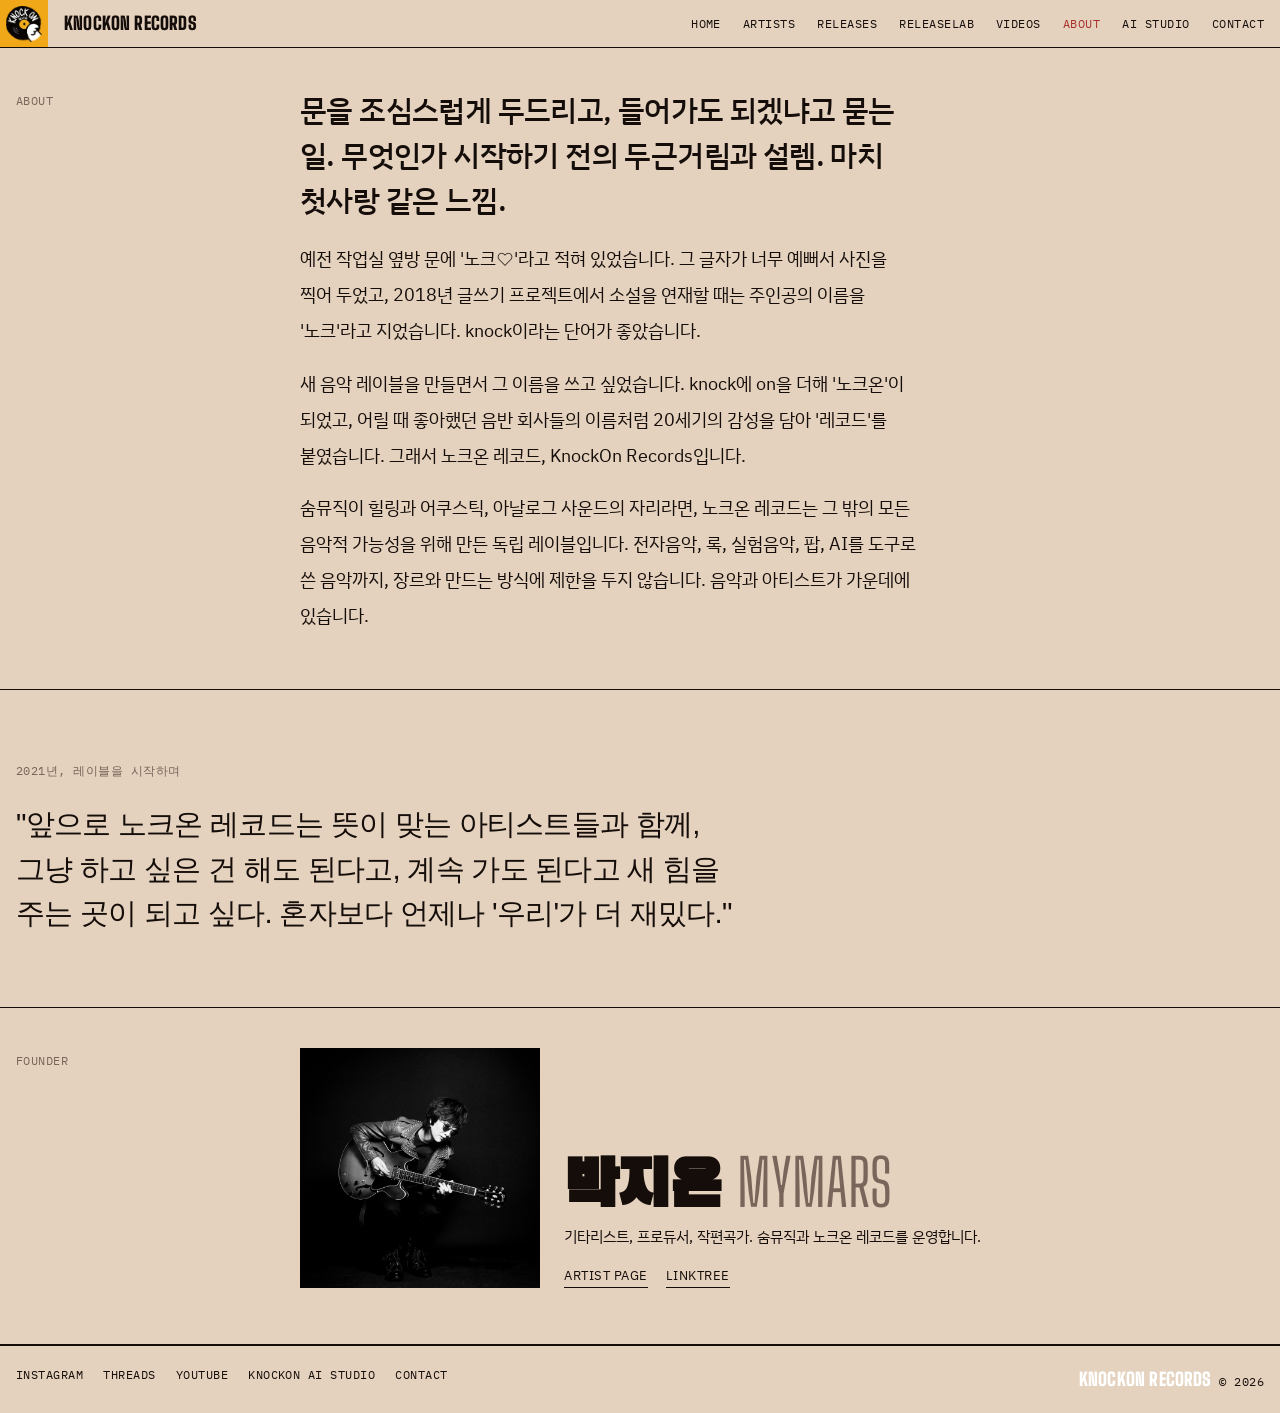
==== about.html @ 2e3beff5 "v1.1.0" ====
<!DOCTYPE html>
<html lang="ko">
<head>
  <meta charset="utf-8">
  <meta name="viewport" content="width=device-width, initial-scale=1">
  <title>About | KnockOn Records</title>
  <meta name="description" content="노크온 레코드의 이름과 태도.">
  <meta property="og:title" content="About | KnockOn Records">
  <meta property="og:description" content="노크온 레코드의 이름과 태도.">
  <meta property="og:image" content="https://knockonrecords.com/images/hero-silence.jpg">
  <link rel="icon" href="images/logo-128.png">
  <link rel="preconnect" href="https://fonts.googleapis.com">
  <link rel="preconnect" href="https://fonts.gstatic.com" crossorigin>
  <link rel="stylesheet" href="https://fonts.googleapis.com/css2?family=Big+Shoulders+Display:wght@800;900&family=Black+Han+Sans&family=IBM+Plex+Mono:wght@400;500&family=IBM+Plex+Sans+KR:wght@400;500&display=swap">
  <link rel="stylesheet" href="style.css">
</head>
<body>

<header class="top" id="top">
  <a class="tile" href="index.html" aria-label="KnockOn Records 홈"><img src="images/logo.png" alt="KnockOn Records"></a>
  <div class="menu">
    <a class="name" href="index.html">KnockOn Records</a>
    <button class="menu-btn" type="button" onclick="document.getElementById('top').classList.toggle('is-open')">Menu</button>
    <nav class="nav" aria-label="주 메뉴">
      <a href="index.html">Home</a>
      <a href="artists.html">Artists</a>
      <a href="releases.html">Releases</a>
      <a href="releaselab.html">ReleaseLab</a>
      <a href="videos.html">Videos</a>
      <a href="about.html" aria-current="page">About</a>
      <a href="studio.html">AI Studio</a>
      <a href="contact.html">Contact</a>
    </nav>
  </div>
</header>

<main>

  <section class="sec gx">
    <div class="two">
      <p class="lab lab-muted">About</p>
      <div class="story">
        <p class="lead">문을 조심스럽게 두드리고, 들어가도 되겠냐고 묻는 일. 무엇인가 시작하기 전의 두근거림과 설렘. 마치 첫사랑 같은 느낌.</p>
        <p>예전 작업실 옆방 문에 '노크♡'라고 적혀 있었습니다. 그 글자가 너무 예뻐서 사진을 찍어 두었고, 2018년 글쓰기 프로젝트에서 소설을 연재할 때는 주인공의 이름을 '노크'라고 지었습니다. knock이라는 단어가 좋았습니다.</p>
        <p>새 음악 레이블을 만들면서 그 이름을 쓰고 싶었습니다. knock에 on을 더해 '노크온'이 되었고, 어릴 때 좋아했던 음반 회사들의 이름처럼 20세기의 감성을 담아 '레코드'를 붙였습니다. 그래서 노크온 레코드, KnockOn Records입니다.</p>
        <p>숨뮤직이 힐링과 어쿠스틱, 아날로그 사운드의 자리라면, 노크온 레코드는 그 밖의 모든 음악적 가능성을 위해 만든 독립 레이블입니다. 전자음악, 록, 실험음악, 팝, AI를 도구로 쓴 음악까지, 장르와 만드는 방식에 제한을 두지 않습니다. 음악과 아티스트가 가운데에 있습니다.</p>
      </div>
    </div>
  </section>

  <section class="quote-band gx">
    <p class="lab">2021년, 레이블을 시작하며</p>
    <p class="serif quote">"앞으로 노크온 레코드는 뜻이 맞는 아티스트들과 함께, 그냥 하고 싶은 건 해도 된다고, 계속 가도 된다고 새 힘을 주는 곳이 되고 싶다. 혼자보다 언제나 '우리'가 더 재밌다."</p>
  </section>

  <section class="sec gx">
    <div class="two">
      <p class="lab lab-muted">Founder</p>
      <div class="founder">
        <img src="images/hero-mymars.jpg" alt="박지은(MyMars)">
        <div>
          <p class="big">박지은 <span class="lab-muted" style="font-weight:400">MyMars</span></p>
          <p class="body" style="margin-top:10px">기타리스트, 프로듀서, 작편곡가. 숨뮤직과 노크온 레코드를 운영합니다.</p>
          <p class="links" style="margin-top:16px"><a href="artist-mymars.html">Artist page</a><a href="https://linktr.ee/mymars2025" target="_blank" rel="noopener">Linktree</a></p>
        </div>
      </div>
    </div>
  </section>

</main>

<footer class="foot gx">
  <ul>
    <li><a href="https://www.instagram.com/knockon_records/" target="_blank" rel="noopener">Instagram</a></li>
    <li><a href="https://www.threads.com/@knockon_records" target="_blank" rel="noopener">Threads</a></li>
    <li><a href="https://www.youtube.com/@mymars2025" target="_blank" rel="noopener">YouTube</a></li>
    <li><a href="studio.html">KnockOn AI Studio</a></li>
    <li><a href="contact.html">Contact</a></li>
  </ul>
  <span><span class="name">KnockOn Records</span> © 2026</span>
</footer>

</body>
</html>
---- style.css ----
:root {
  --bg: #e4d2be;      
  --fg: #150d0a;      
  --muted: #7a655b;   
  --line: #150d0a;
  --accent: #f0a818;  
  --red: #a8302b;
  --bar: 48px;
  --w: #2a1610;       
  --wf: #e4d2be;
  --wa: #a8302b;
  --wl: rgba(228,210,190,.3);
  --f-display: "Big Shoulders Display", "Black Han Sans", sans-serif;
  --f-mono: "IBM Plex Mono", ui-monospace, Menlo, monospace;
  color-scheme: light;
}

*, *::before, *::after { box-sizing: border-box; }
html { scroll-behavior: smooth; }
body {
  margin: 0; background: var(--bg); color: var(--fg);
  font-family: "IBM Plex Sans KR", "IBM Plex Sans", "Apple SD Gothic Neo", sans-serif;
  font-size: 14px; line-height: 1.5; -webkit-font-smoothing: antialiased; word-break: keep-all;
  font-variant-numeric: tabular-nums;
}
img { max-width: 100%; height: auto; display: block; }
a { color: inherit; text-decoration: none; }
a:focus-visible, button:focus-visible { outline: 2px solid var(--accent); outline-offset: 2px; }
h1, h2, h3, p, ul, figure { margin: 0; }
ul { padding: 0; list-style: none; }
.gx { padding-left: max(16px, env(safe-area-inset-left, 0px)); padding-right: max(16px, env(safe-area-inset-right, 0px)); }


.lab { font-family: var(--f-mono); font-size: 12px; text-transform: uppercase; letter-spacing: .04em; }
.lab-muted { color: var(--muted); }
.serif { font-family: "Hanken Grotesk", "Noto Sans KR", "Apple SD Gothic Neo", sans-serif; font-weight: 500; }
.quote { font-size: clamp(24px, 3.8vw, 48px); line-height: 1.3; letter-spacing: -0.025em; font-weight: 500; text-wrap: balance; }
.big { font-size: clamp(26px, 4vw, 48px); line-height: 1.15; font-weight: 500; letter-spacing: -0.02em; text-wrap: balance; }
.body { font-size: 15px; line-height: 1.8; max-width: 40em; }
.body + .body { margin-top: 1.1em; }
.body.serif { font-size: 16px; line-height: 1.85; font-weight: 400; }
.u { border-bottom: 1px solid currentColor; padding-bottom: 1px; }
.u:hover { color: var(--wa); }
.mark::after { content: ""; display: inline-block; width: 7px; height: 7px; background: var(--wa); margin-left: 6px; vertical-align: 1px; }


.top { position: sticky; top: 0; z-index: 30; display: grid; grid-template-columns: var(--bar) 1fr; height: var(--bar); background: var(--bg); border-bottom: 1px solid var(--line); }
.tile { background: var(--accent); display: flex; align-items: center; justify-content: center; }
.tile img { height: 36px; width: auto; }
.menu { display: flex; align-items: center; justify-content: space-between; gap: 22px; padding-inline: 16px; }
.menu .name { font-size: 14px; letter-spacing: .01em; }
.nav { display: flex; gap: 22px; }
.nav a { font-family: var(--f-mono); font-size: 12px; text-transform: uppercase; letter-spacing: .04em; color: var(--fg); }
.nav a:hover { color: var(--red); }
.nav a[aria-current="page"] { color: var(--red); }
.menu-btn { display: none; }


.slides { position: relative; height: calc(100vh - var(--bar)); min-height: 420px; max-height: 1100px; border-bottom: 1px solid var(--line); }
.track { display: flex; height: 100%; overflow-x: auto; overflow-y: hidden; scroll-snap-type: x mandatory; scrollbar-width: none; -webkit-overflow-scrolling: touch; }
.track::-webkit-scrollbar { display: none; }
.slide { position: relative; flex: 0 0 100%; height: 100%; scroll-snap-align: start; display: block; background: var(--w); }
.slide img { width: 100%; height: 100%; object-fit: cover; }
.slide .cap, .slide .soon { z-index: 1; }
.slide .cap { position: absolute; top: 18px; left: max(16px, env(safe-area-inset-left, 0px)); right: 64px; text-shadow: 0 1px 12px rgba(0,0,0,.6); }
.slide .cap span { display: block; font-size: 15px; text-transform: uppercase; letter-spacing: .02em; line-height: 1.35; }
.slide .cap .t { text-transform: none;  font-size: 20px; }
.slide .soon { position: absolute; z-index: 1; bottom: 18px; left: max(16px, env(safe-area-inset-left, 0px)); font-size: 12px; text-transform: uppercase; letter-spacing: .06em; background: var(--accent); color: #000; padding: 5px 9px; }
.arrow { position: absolute; top: 50%; transform: translateY(-50%); z-index: 2; width: 56px; height: 72px; border: 0; background: transparent; color: #fff; cursor: pointer; font-size: 0; filter: drop-shadow(0 1px 6px rgba(0,0,0,.6)); }
.arrow::before { content: ""; display: block; width: 0; height: 0; margin-inline: auto; border-top: 13px solid transparent; border-bottom: 13px solid transparent; }
.arrow.next { right: max(8px, env(safe-area-inset-right, 0px)); } .arrow.next::before { border-left: 18px solid #fff; }
.arrow.prev { left: max(8px, env(safe-area-inset-left, 0px)); } .arrow.prev::before { border-right: 18px solid #fff; }


.quote-band { padding-block: 72px; border-bottom: 1px solid var(--line); display: grid; gap: 22px; }
.quote-band .lab { color: var(--muted); }


.world { background: var(--w); color: var(--wf); border-bottom: 1px solid var(--line); }
.world .lab-muted { color: color-mix(in srgb, var(--wf) 60%, transparent); }
.rel { display: grid; grid-template-columns: minmax(280px, 38%) 1fr; }
.rel .art { padding: 24px; display: grid; gap: 14px; align-content: start; border-right: 1px solid var(--wl); }
.rel .art img { width: 100%; aspect-ratio: 1; object-fit: cover; }
.rel .head { display: flex; justify-content: space-between; gap: 12px; align-items: baseline; }
.rel .title {  font-size: clamp(26px, 3vw, 40px); line-height: 1.2; }
.rel .sub { font-size: 13px; text-transform: uppercase; letter-spacing: .04em; opacity: .75; }
.rel .info { padding: 24px; display: grid; gap: 20px; align-content: start; min-width: 0; }
.rel .desc {  font-size: 16px; line-height: 1.85; max-width: 44em; }
.tracks { border-top: 1px solid var(--wl); }
.tracks li { display: grid; grid-template-columns: 36px 1fr auto; gap: 14px; padding: 10px 0; border-bottom: 1px solid var(--wl); font-size: 14px; }
.tracks .n { opacity: .6; }
.tracks .d { opacity: .6; }
.listen { display: flex; flex-wrap: wrap; gap: 6px 16px; font-size: 13px; text-transform: uppercase; letter-spacing: .04em; }
.listen a { border-bottom: 1px solid currentColor; padding-bottom: 1px; opacity: .85; }
.listen a:hover { opacity: 1; color: var(--wa); }
.listen .k { opacity: .55; }
.btn { display: inline-flex; align-items: center; justify-content: center; height: 36px; padding-inline: 18px; border: 1px solid currentColor; font-size: 13px; text-transform: uppercase; letter-spacing: .06em; }
.btn:hover { background: var(--wf); color: var(--w); }
details { border-top: 1px solid var(--wl); }
details summary { cursor: pointer; padding: 10px 0; font-size: 12px; text-transform: uppercase; letter-spacing: .06em; opacity: .7; list-style: none; display: flex; justify-content: space-between; }
details summary::after { content: "+"; }
details[open] summary::after { content: "\2212"; }
details summary:hover { opacity: 1; }
.credits { padding-bottom: 14px; font-size: 13px; line-height: 1.8; opacity: .8; display: grid; }
.credits b { font-weight: 500; opacity: 1; }
.soon-tag { display: inline-block; font-size: 11px; text-transform: uppercase; letter-spacing: .08em; background: var(--accent); color: #000; padding: 4px 8px; }


.sec { padding-block: 40px 56px; border-bottom: 1px solid var(--line); }
.sec-head { display: flex; justify-content: space-between; align-items: baseline; gap: 16px; padding-block: 14px; border-bottom: 1px solid var(--line); font-size: 22px; }
.sec-head .lab { font-size: 13px; }
.two { display: grid; grid-template-columns: 260px 1fr; gap: 24px; }
.two > .lab { padding-top: 4px; }


.grid3 { display: grid; grid-template-columns: repeat(3, 1fr); border-bottom: 1px solid var(--line); }
.grid3 a { position: relative; display: block; aspect-ratio: 4 / 5; overflow: hidden; border-right: 1px solid var(--line); background: #111; }
.grid3 a:last-child { border-right: 0; }
.grid3 img { width: 100%; height: 100%; object-fit: cover; transition: transform .6s ease; }
.grid3 .cap { z-index: 1; }
.grid3 a:hover img { transform: scale(1.03); filter: none; }
.grid3 .cap { position: absolute; left: 16px; right: 16px; bottom: 16px; text-shadow: 0 1px 10px rgba(0,0,0,.7); }
.grid3 .cap b { display: block; font-size: 18px; font-weight: 500; }
.grid3 .cap span { font-size: 12px; text-transform: uppercase; letter-spacing: .06em; opacity: .85; }


.a-hero { display: grid; grid-template-columns: 1fr 1fr; min-height: 60vh; background: var(--w); color: var(--wf); border-bottom: 1px solid var(--line); }
.a-hero .pic { min-height: 320px; }
.a-hero .pic img { width: 100%; height: 100%; object-fit: cover; }
.a-hero .txt { padding: 32px 24px; display: grid; align-content: space-between; gap: 32px; }
.a-hero h1 {  font-size: clamp(34px, 5vw, 64px); line-height: 1.1; font-weight: 400; }
.a-hero .role { font-size: 13px; text-transform: uppercase; letter-spacing: .06em; opacity: .75; margin-top: 10px; }
.a-hero .intro {  font-size: 17px; line-height: 1.9; max-width: 36em; }
.links { display: flex; flex-wrap: wrap; gap: 6px 18px; font-size: 13px; text-transform: uppercase; letter-spacing: .04em; }
.links a { border-bottom: 1px solid currentColor; padding-bottom: 1px; }
.links a:hover { color: var(--wa); }


.cards { display: grid; grid-template-columns: repeat(auto-fill, minmax(220px, 1fr)); gap: 24px 20px; }
.card { display: grid; gap: 10px; min-width: 0; }
.card .thumb { position: relative; aspect-ratio: 1; overflow: hidden; background: #111; }
.card .thumb.wide { aspect-ratio: 16 / 9; }
.card .thumb img { width: 100%; height: 100%; object-fit: cover; transition: transform .5s; }
.card:hover .thumb img { transform: scale(1.03); }
.card b { font-weight: 500; font-size: 15px; }
.card span { font-size: 12px; text-transform: uppercase; letter-spacing: .04em; color: var(--muted); display: block; margin-top: 2px; }
.card .soon-tag { position: absolute; top: 10px; left: 10px; z-index: 1; }


.video { display: grid; grid-template-columns: 1fr 320px; gap: 24px; padding-block: 28px; border-bottom: 1px solid var(--line); }
.video .frame { position: relative; aspect-ratio: 16 / 9; background: #111; overflow: hidden; }
.video .frame iframe, .video .frame img { position: absolute; inset: 0; width: 100%; height: 100%; border: 0; object-fit: cover; }
.video .frame .play { position: absolute; inset: 0; display: grid; place-items: center; color: #fff; font-size: 13px; text-transform: uppercase; letter-spacing: .1em; background: rgba(0,0,0,.25); }
.video .meta { display: grid; gap: 10px; align-content: start; }
.video .meta h2 {  font-size: 24px; font-weight: 400; }


.story { max-width: 44em; display: grid; gap: 1.2em; }
.story p {  font-size: 18px; line-height: 2; }
.story p.lead { font-size: clamp(22px, 2.6vw, 30px); line-height: 1.5; font-weight: 500; letter-spacing: -0.02em; }
.founder { display: grid; grid-template-columns: 240px 1fr; gap: 24px; align-items: end; }
.founder img { width: 100%; aspect-ratio: 1; object-fit: cover; filter: grayscale(1); }


.email {  font-size: clamp(22px, 4.5vw, 56px); line-height: 1.1; word-break: break-all; }
.email:hover { color: var(--accent); }
.linklist { border-top: 1px solid var(--line); }
.linklist a { display: grid; grid-template-columns: 1fr auto; gap: 16px; padding: 12px 0; border-bottom: 1px solid var(--line); font-size: 15px; align-items: baseline; }
.linklist a span { font-size: 12px; color: var(--muted); text-transform: uppercase; letter-spacing: .04em; white-space: nowrap; }
.linklist a:hover, .linklist a:hover span { color: var(--accent); }


.foot { display: flex; justify-content: space-between; gap: 12px 24px; flex-wrap: wrap; padding-block: 20px; font-size: 13px; color: #bdbdbd; }
.foot ul { display: flex; flex-wrap: wrap; gap: 8px 20px; }
.foot a:hover { color: var(--accent); }
.foot .name { color: #fff; }


@media (max-width: 820px) {
  .menu-btn { display: inline-flex; align-items: center; gap: 8px; height: 100%; border: 0; background: transparent; font: inherit; font-size: 13px; text-transform: uppercase; letter-spacing: .04em; cursor: pointer; color: #fff; padding: 0; }
  .menu-btn::before { content: "\2630"; font-size: 18px; }
  .nav { display: none; position: absolute; left: 0; right: 0; top: var(--bar); background: #000; flex-direction: column; gap: 0; border-bottom: 1px solid var(--line); }
  .nav a { padding: 14px 16px; border-top: 1px solid var(--line); font-size: 15px; }
  .nav a[aria-current="page"] { color: var(--accent); border-bottom: 0; }
  .top.is-open .nav { display: flex; }
  .slides { height: 72vh; min-height: 360px; }
  .arrow { width: 44px; }
  .quote-band { padding-block: 48px; }
  .rel { grid-template-columns: 1fr; }
  .rel .art { border-right: 0; border-bottom: 1px solid var(--wl); padding: 16px; }
  .rel .info { padding: 16px; }
  .two { grid-template-columns: 1fr; gap: 14px; }
  .grid3 { grid-template-columns: 1fr; }
  .grid3 a { aspect-ratio: 4 / 3; border-right: 0; border-bottom: 1px solid var(--line); }
  .a-hero { grid-template-columns: 1fr; }
  .video { grid-template-columns: 1fr; }
  .founder { grid-template-columns: 1fr; }
  .founder img { max-width: 240px; }
  .sec { padding-block: 28px 40px; }
}
@media (prefers-reduced-motion: reduce) { html { scroll-behavior: auto; } .grid3 img, .card .thumb img { transition: none; } }


.world, .a-hero { --w: #2a1610 !important; --wf: #e4d2be !important; --wa: #a8302b !important; --wl: rgba(228,210,190,.3) !important; }
.menu .name, .foot .name { font-family: var(--f-display); font-weight: 900; text-transform: uppercase; font-size: 18px; letter-spacing: .01em; }
.rel .title, .a-hero h1, .big, .sec-head > span:first-child { font-family: var(--f-display); font-weight: 900; text-transform: uppercase; letter-spacing: 0; }
.rel .title { font-size: clamp(40px, 5vw, 72px); line-height: .9; }
.a-hero h1 { font-size: clamp(56px, 8vw, 120px); line-height: .86; }
.big { font-size: clamp(36px, 5vw, 64px); line-height: .95; }
.sec-head { font-family: var(--f-mono); font-size: 12px; text-transform: uppercase; letter-spacing: .04em; }
.sec-head > span:first-child { font-size: 28px; }
.quote-band .quote { font-size: clamp(20px, 2.3vw, 30px); font-weight: 500; line-height: 1.5; max-width: 30em; }
.foot { border-top: 1px solid var(--line); color: var(--fg); font-family: var(--f-mono); font-size: 12px; text-transform: uppercase; letter-spacing: .04em; }
.foot a:hover { color: var(--red); }
.soon-tag, .slide .soon { background: var(--fg); color: var(--bg); }
.card span, .linklist a span, .lab-muted { color: var(--muted); }
.card .thumb, .photo, .rel .cover { background: var(--w); }
.linklist a:hover, .linklist a:hover span, .u:hover, .links a:hover { color: var(--red); }
.email:hover { color: var(--red); }
.band { background: var(--w); color: var(--wf); }
.band .lab-muted { color: rgba(228,210,190,.6); }
.band .body { color: var(--wf); }
@media (max-width: 820px) { .nav { background: var(--bg); } .nav a[aria-current="page"] { color: var(--red); } }
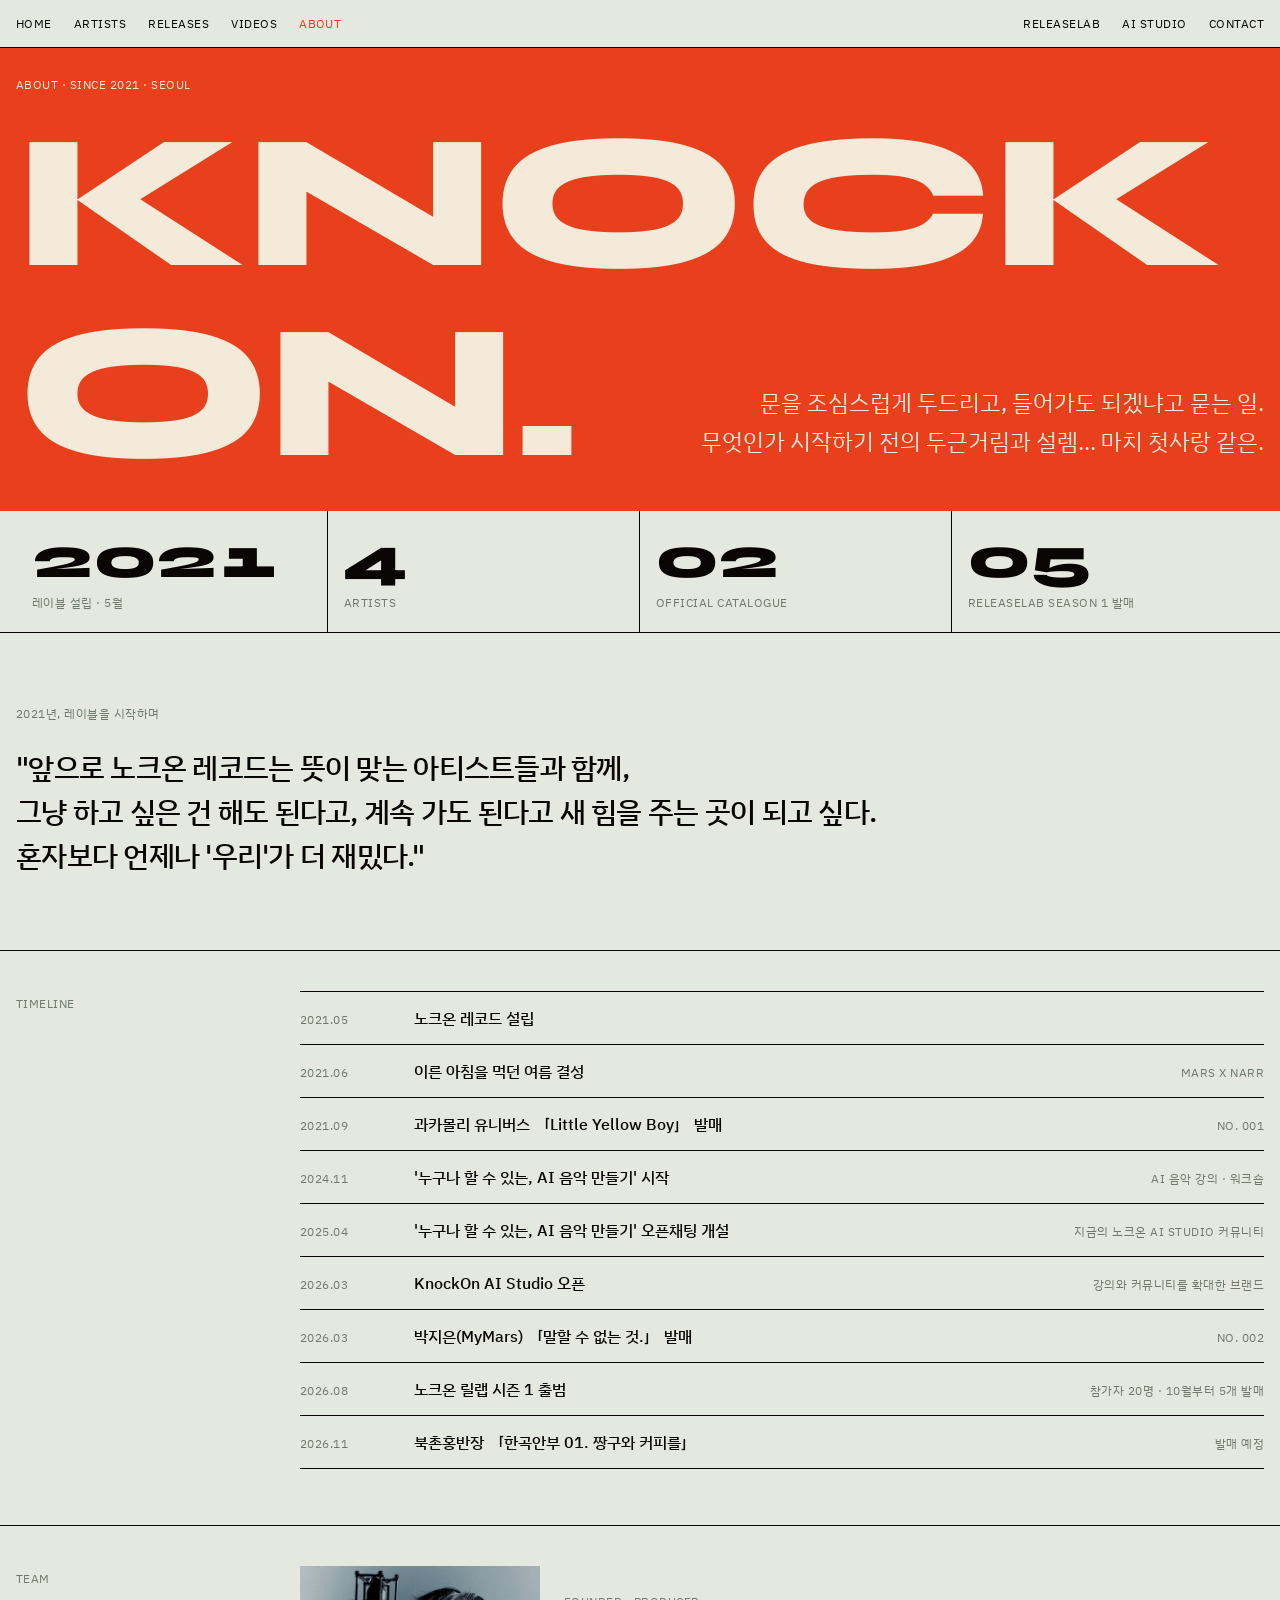
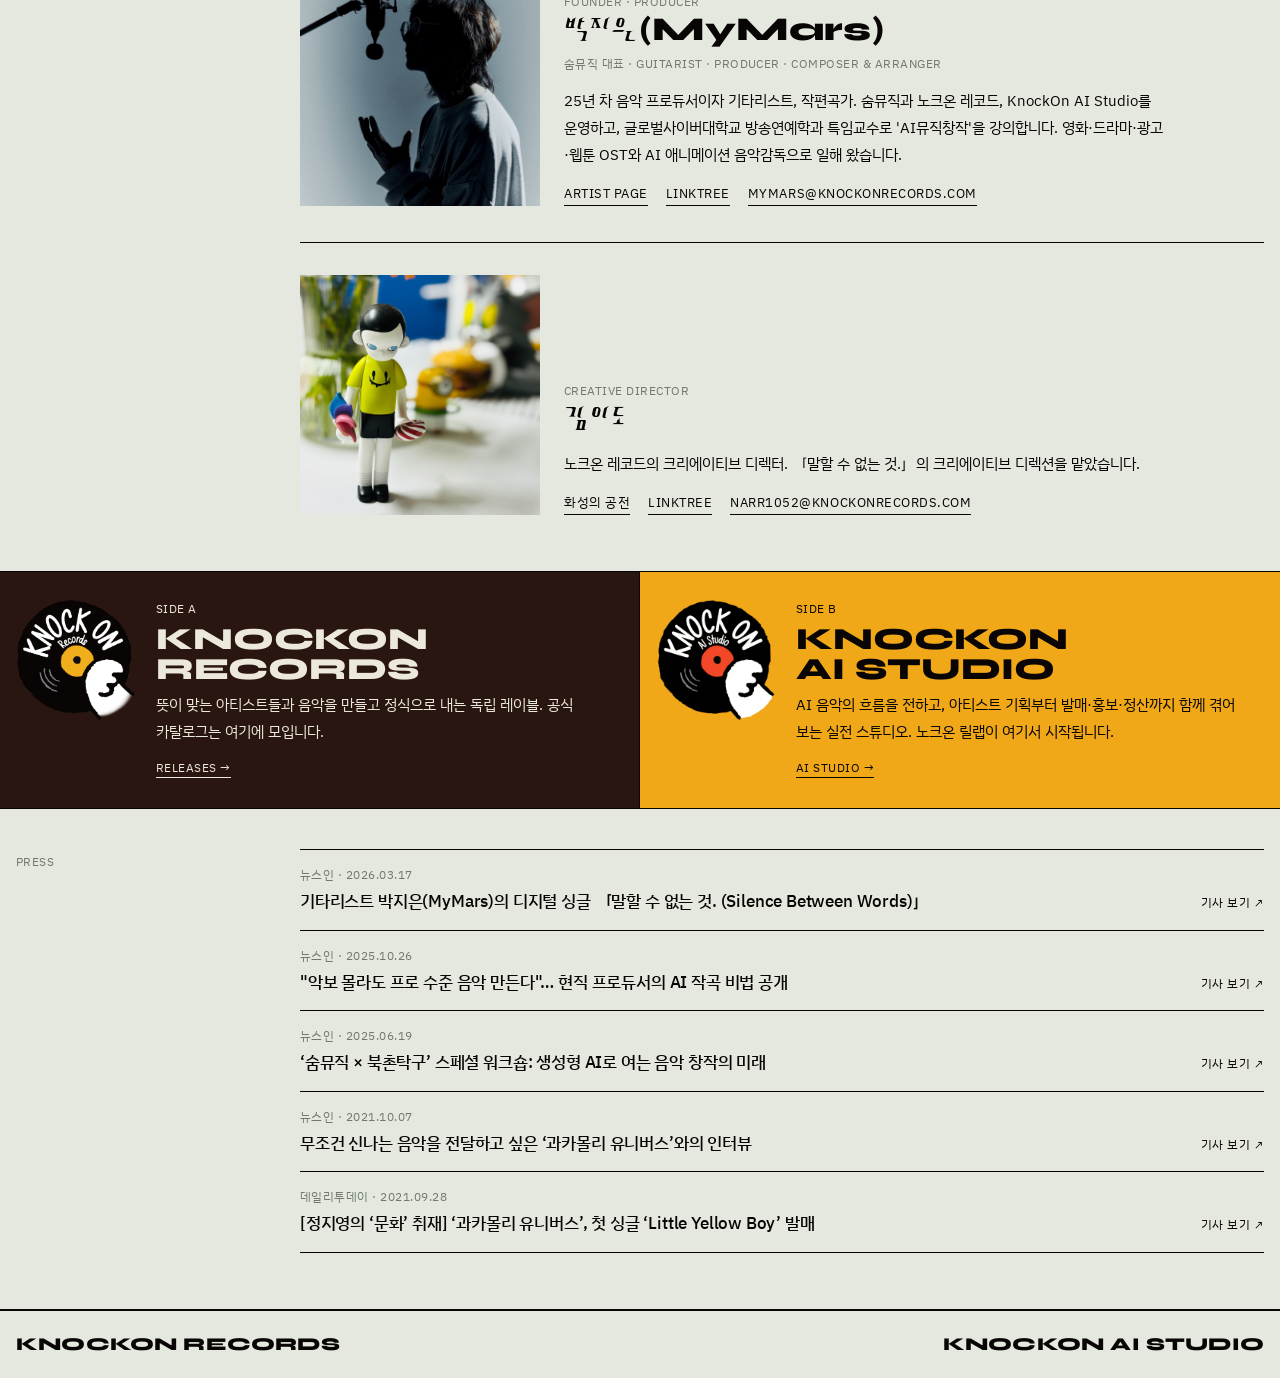
==== commit 35114b19: "v1.13.25" ====
--- a/about.html
+++ b/about.html
@@ -4,30 +4,36 @@
   <meta charset="utf-8">
   <meta name="viewport" content="width=device-width, initial-scale=1">
   <title>About | KnockOn Records</title>
-  <meta name="description" content="노크온 레코드의 이름과 태도.">
+  <meta name="description" content="노크온 레코드(KnockOn Records) 소개. 2021년 박지은(MyMars)이 시작한 독립 레이블. 뜻이 맞는 아티스트들과 함께, 하고 싶은 건 해도 된다고 새 힘을 주는 곳.">
   <meta property="og:title" content="About | KnockOn Records">
-  <meta property="og:description" content="노크온 레코드의 이름과 태도.">
-  <meta property="og:image" content="https://knockonrecords.com/images/hero-silence.jpg">
+  <meta property="og:description" content="노크온 레코드(KnockOn Records) 소개. 2021년 박지은(MyMars)이 시작한 독립 레이블. 뜻이 맞는 아티스트들과 함께, 하고 싶은 건 해도 된다고 새 힘을 주는 곳.">
+  <meta property="og:image" content="https://knockonrecords.com/images/og.jpg">
+  <meta property="og:image:width" content="1200">
+  <meta property="og:image:height" content="630">
+  <link rel="canonical" href="https://knockonrecords.com/about.html">
+  <meta property="og:url" content="https://knockonrecords.com/about.html">
+  <meta property="og:type" content="website">
+  <meta property="og:site_name" content="KnockOn Records">
+  <meta property="og:locale" content="ko_KR">
+  <meta name="twitter:card" content="summary_large_image">
   <link rel="icon" href="images/logo-128.png">
   <link rel="preconnect" href="https://fonts.googleapis.com">
   <link rel="preconnect" href="https://fonts.gstatic.com" crossorigin>
-  <link rel="stylesheet" href="https://fonts.googleapis.com/css2?family=Big+Shoulders+Display:wght@800;900&family=Black+Han+Sans&family=IBM+Plex+Mono:wght@400;500&family=IBM+Plex+Sans+KR:wght@400;500&display=swap">
-  <link rel="stylesheet" href="style.css">
+  <link rel="stylesheet" href="https://fonts.googleapis.com/css2?family=Syne:wght@800&family=IBM+Plex+Sans+KR:wght@400;500;700&display=swap">
+  <link rel="stylesheet" href="style.css?v=1.13.25">
 </head>
 <body>
 
 <header class="top" id="top">
-  <a class="tile" href="index.html" aria-label="KnockOn Records 홈"><img src="images/logo.png" alt="KnockOn Records"></a>
   <div class="menu">
-    <a class="name" href="index.html">KnockOn Records</a>
     <button class="menu-btn" type="button" onclick="document.getElementById('top').classList.toggle('is-open')">Menu</button>
     <nav class="nav" aria-label="주 메뉴">
       <a href="index.html">Home</a>
       <a href="artists.html">Artists</a>
       <a href="releases.html">Releases</a>
-      <a href="releaselab.html">ReleaseLab</a>
       <a href="videos.html">Videos</a>
       <a href="about.html" aria-current="page">About</a>
+      <a class="nav-r" href="releaselab.html">ReleaseLab</a>
       <a href="studio.html">AI Studio</a>
       <a href="contact.html">Contact</a>
     </nav>
@@ -36,49 +42,105 @@
 
 <main>
 
+  <section class="ab-hero gx">
+    <p class="lab lab-muted">About · Since 2021 · Seoul</p>
+    <h1 class="ab-knock"><span class="l1">Knock</span> <span class="l2">On.</span></h1>
+    <p class="ab-lead">문을 조심스럽게 두드리고,<br class="mbr"> 들어가도 되겠냐고 묻는 일.<br>무엇인가 시작하기 전의 두근거림과 설렘...<br class="mbr"> 마치 첫사랑 같은.</p>
+  </section>
+
+  <section class="ab-facts gx">
+    <div><b>2021</b><span class="lab lab-muted">레이블 설립 · 5월</span></div>
+    <div><b>4</b><span class="lab lab-muted">Artists</span></div>
+    <div><b>02</b><span class="lab lab-muted">Official Catalogue</span></div>
+    <div><b>05</b><span class="lab lab-muted">ReleaseLab Season 1 발매</span></div>
+  </section>
+
+  <section class="quote-band gx">
+    <p class="lab">2021년, 레이블을 시작하며</p>
+    <p class="serif quote" style="max-width:none">"앞으로 노크온 레코드는 뜻이 맞는 아티스트들과 함께,<br>그냥 하고 싶은 건 해도 된다고, 계속 가도 된다고 새 힘을 주는 곳이 되고 싶다.<br>혼자보다 언제나 '우리'가 더 재밌다."</p>
+  </section>
+
   <section class="sec gx">
     <div class="two">
-      <p class="lab lab-muted">About</p>
-      <div class="story">
-        <p class="lead">문을 조심스럽게 두드리고, 들어가도 되겠냐고 묻는 일. 무엇인가 시작하기 전의 두근거림과 설렘. 마치 첫사랑 같은 느낌.</p>
-        <p>예전 작업실 옆방 문에 '노크♡'라고 적혀 있었습니다. 그 글자가 너무 예뻐서 사진을 찍어 두었고, 2018년 글쓰기 프로젝트에서 소설을 연재할 때는 주인공의 이름을 '노크'라고 지었습니다. knock이라는 단어가 좋았습니다.</p>
-        <p>새 음악 레이블을 만들면서 그 이름을 쓰고 싶었습니다. knock에 on을 더해 '노크온'이 되었고, 어릴 때 좋아했던 음반 회사들의 이름처럼 20세기의 감성을 담아 '레코드'를 붙였습니다. 그래서 노크온 레코드, KnockOn Records입니다.</p>
-        <p>숨뮤직이 힐링과 어쿠스틱, 아날로그 사운드의 자리라면, 노크온 레코드는 그 밖의 모든 음악적 가능성을 위해 만든 독립 레이블입니다. 전자음악, 록, 실험음악, 팝, AI를 도구로 쓴 음악까지, 장르와 만드는 방식에 제한을 두지 않습니다. 음악과 아티스트가 가운데에 있습니다.</p>
+      <p class="lab lab-muted">Timeline</p>
+      <ol class="ab-time">
+        <li><span class="k">2021.05</span><b>노크온 레코드 설립</b></li>
+        <li><span class="k">2021.06</span><b>이른 아침을 먹던 여름 결성</b><span class="lab lab-muted">Mars x Narr</span></li>
+        <li><span class="k">2021.09</span><b>과카몰리 유니버스 「Little Yellow Boy」 발매</b><span class="lab lab-muted">No. 001</span></li>
+        <li><span class="k">2024.11</span><b>'누구나 할 수 있는, AI 음악 만들기' 시작</b><span class="lab lab-muted">AI 음악 강의 · 워크숍</span></li>
+        <li><span class="k">2025.04</span><b>'누구나 할 수 있는, AI 음악 만들기' 오픈채팅 개설</b><span class="lab lab-muted">지금의 노크온 AI Studio 커뮤니티</span></li>
+        <li><span class="k">2026.03</span><b>KnockOn AI Studio 오픈</b><span class="lab lab-muted">강의와 커뮤니티를 확대한 브랜드</span></li>
+        <li><span class="k">2026.03</span><b>박지은(MyMars) 「말할 수 없는 것.」 발매</b><span class="lab lab-muted">No. 002</span></li>
+        <li><span class="k">2026.08</span><b>노크온 릴랩 시즌 1 출범</b><span class="lab lab-muted">참가자 20명 · 10월부터 5개 발매</span></li>
+        <li><span class="k">2026.11</span><b>북촌홍반장 「한곡안부 01. 짱구와 커피를」</b><span class="lab lab-muted">발매 예정</span></li>
+      </ol>
+    </div>
+  </section>
+
+  <section class="sec gx">
+    <div class="two">
+      <p class="lab lab-muted">Team</p>
+      <div class="team">
+        <div class="founder">
+          <img src="images/team-mymars.jpg" alt="박지은(MyMars)">
+          <div>
+            <p class="lab lab-muted">Founder · Producer</p>
+            <p class="big">박지은<span class="nocap">(MyMars)</span></p>
+            <p class="lab lab-muted" style="margin-top:8px">숨뮤직 대표 · Guitarist · Producer · Composer &amp; Arranger</p>
+            <p class="body" style="margin-top:14px">25년 차 음악 프로듀서이자 기타리스트, 작편곡가. 숨뮤직과 노크온 레코드, KnockOn AI Studio를 운영하고, 글로벌사이버대학교 방송연예학과 특임교수로 'AI뮤직창작'을 강의합니다. 영화·드라마·광고·웹툰 OST와 AI 애니메이션 음악감독으로 일해 왔습니다.</p>
+            <p class="links" style="margin-top:16px"><a href="artist-mymars.html">Artist page</a><a href="https://linktr.ee/mymars2025" target="_blank" rel="noopener">Linktree</a><a class="copy" href="#" data-copy="mymars@knockonrecords.com">mymars@knockonrecords.com</a></p>
+          </div>
+        </div>
+        <div class="founder member">
+          <img src="images/team-kimido.jpg" alt="김이도">
+          <div>
+          <p class="lab lab-muted">Creative Director</p>
+          <p class="big">김이도</p>
+          <p class="body" style="margin-top:14px">노크온 레코드의 크리에이티브 디렉터. 「말할 수 없는 것.」의 크리에이티브 디렉션을 맡았습니다.</p>
+          <p class="links" style="margin-top:16px"><a href="https://m.blog.naver.com/narr1052" target="_blank" rel="noopener">화성의 공전</a><a href="https://linktr.ee/narr1052" target="_blank" rel="noopener">Linktree</a><a class="copy" href="#" data-copy="narr1052@knockonrecords.com">narr1052@knockonrecords.com</a></p>
+          </div>
+        </div>
       </div>
     </div>
   </section>
 
-  <section class="quote-band gx">
-    <p class="lab">2021년, 레이블을 시작하며</p>
-    <p class="serif quote">"앞으로 노크온 레코드는 뜻이 맞는 아티스트들과 함께, 그냥 하고 싶은 건 해도 된다고, 계속 가도 된다고 새 힘을 주는 곳이 되고 싶다. 혼자보다 언제나 '우리'가 더 재밌다."</p>
+  <section class="ab-houses">
+    <a class="house a" href="releases.html">
+      <img src="images/logo.png" alt="KnockOn Records 로고" width="700" height="700">
+      <p class="lab">Side A</p>
+      <h2>KnockOn<br>Records</h2>
+      <p class="body">뜻이 맞는 아티스트들과 음악을 만들고 정식으로 내는 독립 레이블. 공식 카탈로그는 여기에 모입니다.</p>
+      <span class="go">Releases →</span>
+    </a>
+    <a class="house b" href="studio.html">
+      <img src="images/logo-studio.png" alt="KnockOn AI Studio 로고" width="632" height="632">
+      <p class="lab">Side B</p>
+      <h2>KnockOn<br>AI Studio</h2>
+      <p class="body">AI 음악의 흐름을 전하고, 아티스트 기획부터 발매·홍보·정산까지 함께 겪어 보는 실전 스튜디오. 노크온 릴랩이 여기서 시작됩니다.</p>
+      <span class="go">AI Studio →</span>
+    </a>
   </section>
 
   <section class="sec gx">
     <div class="two">
-      <p class="lab lab-muted">Founder</p>
-      <div class="founder">
-        <img src="images/hero-mymars.jpg" alt="박지은(MyMars)">
-        <div>
-          <p class="big">박지은 <span class="lab-muted" style="font-weight:400">MyMars</span></p>
-          <p class="body" style="margin-top:10px">기타리스트, 프로듀서, 작편곡가. 숨뮤직과 노크온 레코드를 운영합니다.</p>
-          <p class="links" style="margin-top:16px"><a href="artist-mymars.html">Artist page</a><a href="https://linktr.ee/mymars2025" target="_blank" rel="noopener">Linktree</a></p>
-        </div>
-      </div>
+      <p class="lab lab-muted">Press</p>
+      <ul class="ab-press">
+        <li><a href="https://www.newsin.co.kr/news/articleView.html?idxno=130606" target="_blank" rel="noopener"><span class="k">뉴스인 · 2026.03.17</span><b>기타리스트 박지은(MyMars)의 디지털 싱글 「말할 수 없는 것. (Silence Between Words)」</b><span class="k go">기사 보기 ↗</span></a></li>
+        <li><a href="https://www.newsin.co.kr/news/articleView.html?idxno=128230" target="_blank" rel="noopener"><span class="k">뉴스인 · 2025.10.26</span><b>"악보 몰라도 프로 수준 음악 만든다"… 현직 프로듀서의 AI 작곡 비법 공개</b><span class="k go">기사 보기 ↗</span></a></li>
+        <li><a href="https://www.newsin.co.kr/news/articleView.html?idxno=125965" target="_blank" rel="noopener"><span class="k">뉴스인 · 2025.06.19</span><b>‘숨뮤직 × 북촌탁구’ 스페셜 워크숍: 생성형 AI로 여는 음악 창작의 미래</b><span class="k go">기사 보기 ↗</span></a></li>
+        <li><a href="https://www.newsin.co.kr/news/articleView.html?idxno=93363" target="_blank" rel="noopener"><span class="k">뉴스인 · 2021.10.07</span><b>무조건 신나는 음악을 전달하고 싶은 ‘과카몰리 유니버스’와의 인터뷰</b><span class="k go">기사 보기 ↗</span></a></li>
+        <li><a href="https://www.dailytoday.co.kr/news/view.php?idx=55394" target="_blank" rel="noopener"><span class="k">데일리투데이 · 2021.09.28</span><b>[정지영의 ‘문화’ 취재] ‘과카몰리 유니버스’, 첫 싱글 ‘Little Yellow Boy’ 발매</b><span class="k go">기사 보기 ↗</span></a></li>
+      </ul>
     </div>
   </section>
 
 </main>
 
 <footer class="foot gx">
-  <ul>
-    <li><a href="https://www.instagram.com/knockon_records/" target="_blank" rel="noopener">Instagram</a></li>
-    <li><a href="https://www.threads.com/@knockon_records" target="_blank" rel="noopener">Threads</a></li>
-    <li><a href="https://www.youtube.com/@mymars2025" target="_blank" rel="noopener">YouTube</a></li>
-    <li><a href="studio.html">KnockOn AI Studio</a></li>
-    <li><a href="contact.html">Contact</a></li>
-  </ul>
-  <span><span class="name">KnockOn Records</span> © 2026</span>
+  <a class="name" href="releases.html">KnockOn Records</a>
+  <a class="name" href="studio.html">KnockOn AI Studio</a>
 </footer>
 
+<script src="copy.js?v=1.13.25" defer></script>
 </body>
 </html>
--- a/style.css
+++ b/style.css
@@ -1,20 +1,26 @@
+
+@font-face { font-family: "YDP Mullae Metallic"; src: url("fonts/YDPCF-MullaeMetallic-Regular.otf") format("opentype"); font-display: swap; unicode-range: U+AC00-D7A3, U+1100-11FF, U+3130-318F; }
 
 
 
 :root {
-  --bg: #e4d2be;      
-  --fg: #150d0a;      
-  --muted: #7a655b;   
-  --line: #150d0a;
+  --bg: #e4e8df;      
+  --band: #e8401c;    
+  --band-fg: #f3ead9; 
+  --fg: #080504;      
+  --muted: #6f7a6a;   
+  --line: #080504;
   --accent: #f0a818;  
-  --red: #a8302b;
+  --red: #e8401c;     
   --bar: 48px;
   --w: #2a1610;       
-  --wf: #e4d2be;
-  --wa: #a8302b;
-  --wl: rgba(228,210,190,.3);
-  --f-display: "Big Shoulders Display", "Black Han Sans", sans-serif;
-  --f-mono: "IBM Plex Mono", ui-monospace, Menlo, monospace;
+  --wf: #ece8dc;
+  --wa: #e8401c;
+  --wl: rgba(236,232,220,.3);
+  
+  --f-body: "IBM Plex Sans KR", "IBM Plex Sans", "Apple SD Gothic Neo", sans-serif;
+  --f-display: "YDP Mullae Metallic", "Syne", "Apple SD Gothic Neo", sans-serif;
+  --f-mono: var(--f-body);
   color-scheme: light;
 }
 
@@ -22,7 +28,7 @@
 html { scroll-behavior: smooth; }
 body {
   margin: 0; background: var(--bg); color: var(--fg);
-  font-family: "IBM Plex Sans KR", "IBM Plex Sans", "Apple SD Gothic Neo", sans-serif;
+  font-family: var(--f-body);
   font-size: 14px; line-height: 1.5; -webkit-font-smoothing: antialiased; word-break: keep-all;
   font-variant-numeric: tabular-nums;
 }
@@ -36,7 +42,7 @@
 
 .lab { font-family: var(--f-mono); font-size: 12px; text-transform: uppercase; letter-spacing: .04em; }
 .lab-muted { color: var(--muted); }
-.serif { font-family: "Hanken Grotesk", "Noto Sans KR", "Apple SD Gothic Neo", sans-serif; font-weight: 500; }
+.serif { font-family: var(--f-body); font-weight: 500; }
 .quote { font-size: clamp(24px, 3.8vw, 48px); line-height: 1.3; letter-spacing: -0.025em; font-weight: 500; text-wrap: balance; }
 .big { font-size: clamp(26px, 4vw, 48px); line-height: 1.15; font-weight: 500; letter-spacing: -0.02em; text-wrap: balance; }
 .body { font-size: 15px; line-height: 1.8; max-width: 40em; }
@@ -47,12 +53,13 @@
 .mark::after { content: ""; display: inline-block; width: 7px; height: 7px; background: var(--wa); margin-left: 6px; vertical-align: 1px; }
 
 
-.top { position: sticky; top: 0; z-index: 30; display: grid; grid-template-columns: var(--bar) 1fr; height: var(--bar); background: var(--bg); border-bottom: 1px solid var(--line); }
+.top { position: sticky; top: 0; z-index: 30; display: grid; grid-template-columns: 1fr; height: var(--bar); background: var(--bg); border-bottom: 1px solid var(--line); }
 .tile { background: var(--accent); display: flex; align-items: center; justify-content: center; }
 .tile img { height: 36px; width: auto; }
-.menu { display: flex; align-items: center; justify-content: space-between; gap: 22px; padding-inline: 16px; }
+.menu { display: flex; align-items: center; justify-content: flex-start; gap: 22px; padding-inline: 16px; }
 .menu .name { font-size: 14px; letter-spacing: .01em; }
-.nav { display: flex; gap: 22px; }
+.nav { display: flex; gap: 22px; flex: 1; }
+.nav .nav-r { margin-left: auto; }  
 .nav a { font-family: var(--f-mono); font-size: 12px; text-transform: uppercase; letter-spacing: .04em; color: var(--fg); }
 .nav a:hover { color: var(--red); }
 .nav a[aria-current="page"] { color: var(--red); }
@@ -104,8 +111,15 @@
 details summary::after { content: "+"; }
 details[open] summary::after { content: "\2212"; }
 details summary:hover { opacity: 1; }
-.credits { padding-bottom: 14px; font-size: 13px; line-height: 1.8; opacity: .8; display: grid; }
-.credits b { font-weight: 500; opacity: 1; }
+
+.credit-t { display: grid; gap: 10px; }
+.credit-t .ck { font-family: var(--f-mono); font-size: 12px; text-transform: uppercase; letter-spacing: .06em; opacity: .7; }
+.credit-t dl { margin: 0; border-top: 1px solid var(--wl); }
+.credit-t dl div { display: grid; grid-template-columns: minmax(150px, 38%) 1fr; gap: 14px; padding: 9px 0; border-bottom: 1px solid var(--wl); align-items: baseline; }
+.credit-t dt { font-family: var(--f-mono); font-size: 12px; line-height: 1.5; text-transform: uppercase; letter-spacing: .04em; opacity: .6; }
+.credit-t dd { margin: 0; font-size: 14px; line-height: 1.5; }
+.credit-t .pc { font-family: var(--f-mono); font-size: 12px; opacity: .6; }
+@media (max-width: 560px) { .credit-t dl div { grid-template-columns: 1fr; gap: 2px; } }
 .soon-tag { display: inline-block; font-size: 11px; text-transform: uppercase; letter-spacing: .08em; background: var(--accent); color: #000; padding: 4px 8px; }
 
 
@@ -116,15 +130,28 @@
 .two > .lab { padding-top: 4px; }
 
 
-.grid3 { display: grid; grid-template-columns: repeat(3, 1fr); border-bottom: 1px solid var(--line); }
-.grid3 a { position: relative; display: block; aspect-ratio: 4 / 5; overflow: hidden; border-right: 1px solid var(--line); background: #111; }
-.grid3 a:last-child { border-right: 0; }
-.grid3 img { width: 100%; height: 100%; object-fit: cover; transition: transform .6s ease; }
-.grid3 .cap { z-index: 1; }
-.grid3 a:hover img { transform: scale(1.03); filter: none; }
-.grid3 .cap { position: absolute; left: 16px; right: 16px; bottom: 16px; text-shadow: 0 1px 10px rgba(0,0,0,.7); }
-.grid3 .cap b { display: block; font-size: 18px; font-weight: 500; }
-.grid3 .cap span { font-size: 12px; text-transform: uppercase; letter-spacing: .06em; opacity: .85; }
+.roster { display: grid; grid-template-columns: repeat(2, 1fr); border-bottom: 1px solid var(--line); }   
+.roster article { padding: 20px 16px 28px; border-right: 1px solid var(--line); display: grid; grid-template-columns: minmax(0, 1fr) minmax(0, 1fr); gap: 20px; align-items: start; }
+.roster article:nth-child(2n) { border-right: 0; }
+.roster article:nth-child(-n+2) { border-bottom: 1px solid var(--line); }
+.roster .pic { display: block; aspect-ratio: 1; overflow: hidden; border: 1px solid var(--line); background: var(--bg); }
+.roster .pic img { width: 100%; height: 100%; object-fit: cover; display: block; transition: transform .6s ease; }
+.roster .pic img.ink { mix-blend-mode: multiply; object-fit: contain; padding: 8%; }   
+.roster .pic:hover img { transform: scale(1.03); }
+.roster .txt { display: grid; grid-template-columns: minmax(0, 1fr); gap: 10px; min-width: 0; }
+.roster h2 { margin: 0; overflow-wrap: break-word; word-break: keep-all; font-family: var(--f-display); font-weight: 400; font-synthesis: none; font-size: calc((25vw - 26px) / 5.8); line-height: 1.1; }   
+.roster h2 a { color: var(--fg); }
+.roster h2 a:hover { color: var(--red); }
+.roster h2 .en { display: block; font-family: var(--f-body); font-weight: 500; font-size: 13px; text-transform: uppercase; letter-spacing: .06em; margin-top: 6px; color: var(--muted); }
+.roster .body { font-size: 15px; line-height: 1.7; max-width: 28em; }
+.roster .rel a { font-size: 12px; text-transform: uppercase; letter-spacing: .04em; border-bottom: 1px solid currentColor; padding-bottom: 1px; }
+.roster .rel a:hover { color: var(--red); }
+@media (max-width: 800px) {
+  .roster { grid-template-columns: 1fr; }
+  .roster h2 { font-size: min(calc((100vw - 32px) / 5.8), 64px); }
+  .roster article { border-right: 0; border-bottom: 1px solid var(--line); grid-template-columns: 1fr; }
+  .roster article:last-child { border-bottom: 0; }
+}
 
 
 .a-hero { display: grid; grid-template-columns: 1fr 1fr; min-height: 60vh; background: var(--w); color: var(--wf); border-bottom: 1px solid var(--line); }
@@ -162,7 +189,7 @@
 .story p {  font-size: 18px; line-height: 2; }
 .story p.lead { font-size: clamp(22px, 2.6vw, 30px); line-height: 1.5; font-weight: 500; letter-spacing: -0.02em; }
 .founder { display: grid; grid-template-columns: 240px 1fr; gap: 24px; align-items: end; }
-.founder img { width: 100%; aspect-ratio: 1; object-fit: cover; filter: grayscale(1); }
+.founder img { width: 100%; aspect-ratio: 1; object-fit: cover; }  
 
 
 .email {  font-size: clamp(22px, 4.5vw, 56px); line-height: 1.1; word-break: break-all; }
@@ -180,12 +207,13 @@
 
 
 @media (max-width: 820px) {
-  .menu-btn { display: inline-flex; align-items: center; gap: 8px; height: 100%; border: 0; background: transparent; font: inherit; font-size: 13px; text-transform: uppercase; letter-spacing: .04em; cursor: pointer; color: #fff; padding: 0; }
+  .menu-btn { display: inline-flex; align-items: center; gap: 8px; height: 100%; border: 0; background: transparent; font: inherit; font-size: 13px; text-transform: uppercase; letter-spacing: .04em; cursor: pointer; color: var(--fg); padding: 0; }
   .menu-btn::before { content: "\2630"; font-size: 18px; }
   .nav { display: none; position: absolute; left: 0; right: 0; top: var(--bar); background: #000; flex-direction: column; gap: 0; border-bottom: 1px solid var(--line); }
   .nav a { padding: 14px 16px; border-top: 1px solid var(--line); font-size: 15px; }
   .nav a[aria-current="page"] { color: var(--accent); border-bottom: 0; }
   .top.is-open .nav { display: flex; }
+  .nav .nav-r { margin-left: 0; }
   .slides { height: 72vh; min-height: 360px; }
   .arrow { width: 44px; }
   .quote-band { padding-block: 48px; }
@@ -204,11 +232,11 @@
 @media (prefers-reduced-motion: reduce) { html { scroll-behavior: auto; } .grid3 img, .card .thumb img { transition: none; } }
 
 
-.world, .a-hero { --w: #2a1610 !important; --wf: #e4d2be !important; --wa: #a8302b !important; --wl: rgba(228,210,190,.3) !important; }
+.world, .a-hero { --w: #2a1610 !important; --wf: #ece8dc !important; --wa: #e8401c !important; --wl: rgba(236,232,220,.3) !important; }
 .menu .name, .foot .name { font-family: var(--f-display); font-weight: 900; text-transform: uppercase; font-size: 18px; letter-spacing: .01em; }
 .rel .title, .a-hero h1, .big, .sec-head > span:first-child { font-family: var(--f-display); font-weight: 900; text-transform: uppercase; letter-spacing: 0; }
 .rel .title { font-size: clamp(40px, 5vw, 72px); line-height: .9; }
-.a-hero h1 { font-size: clamp(56px, 8vw, 120px); line-height: .86; }
+.a-hero h1 { font-size: clamp(56px, 8vw, 120px); line-height: .98; }
 .big { font-size: clamp(36px, 5vw, 64px); line-height: .95; }
 .sec-head { font-family: var(--f-mono); font-size: 12px; text-transform: uppercase; letter-spacing: .04em; }
 .sec-head > span:first-child { font-size: 28px; }
@@ -221,6 +249,295 @@
 .linklist a:hover, .linklist a:hover span, .u:hover, .links a:hover { color: var(--red); }
 .email:hover { color: var(--red); }
 .band { background: var(--w); color: var(--wf); }
-.band .lab-muted { color: rgba(228,210,190,.6); }
+.band .lab-muted { color: rgba(236,232,220,.6); }
 .band .body { color: var(--wf); }
 @media (max-width: 820px) { .nav { background: var(--bg); } .nav a[aria-current="page"] { color: var(--red); } }
+
+.foot { align-items: center; }
+.foot .sns { gap: 18px; }
+.foot .sns a { display: block; width: 22px; height: 22px; }
+.foot .sns svg { width: 100%; height: 100%; fill: none; stroke: currentColor; stroke-width: 1.8; stroke-linecap: round; stroke-linejoin: round; }
+.foot .sns svg .dot { fill: currentColor; stroke: none; }
+
+
+.st-mast { --fs: calc((100vw - 32px) / 9); }   
+.st-mast h1 { font-size: var(--fs) !important; line-height: .9 !important; margin: 0; }
+.st-low { display: flex; align-items: center; justify-content: space-between; gap: 32px; }
+.st-low .intro { margin: 0; }
+.st-logo { flex: none; display: block; width: clamp(100px, 16vw, 300px); height: auto; margin-right: 4%; }   
+@media (max-width: 760px) { .st-low { flex-direction: column; align-items: flex-start; gap: 20px; } .st-logo { width: 150px; margin-right: 0; } }
+
+.st-items { list-style: none; padding: 0; display: grid; grid-template-columns: repeat(2, 1fr); border-top: 1px solid var(--line); }
+.st-items li { padding: 22px 24px 26px 0; border-bottom: 1px solid var(--line); }
+.st-items li:nth-child(even) { padding-left: 24px; border-left: 1px solid var(--line); }
+.st-items h2 { font-family: var(--f-display); font-weight: 900; text-transform: uppercase; font-size: clamp(22px, 2.4vw, 32px); line-height: 1.05; margin: 10px 0 12px; }
+.st-no { font-family: var(--f-mono); font-size: 12px; text-transform: uppercase; letter-spacing: .04em; color: var(--muted); }
+.st-items .links { margin-top: 14px; }
+.st-tags { margin-top: 28px; font-family: var(--f-mono); font-size: 12px; line-height: 1.9; color: var(--muted); }
+@media (max-width: 800px) {
+  .st-items { grid-template-columns: 1fr; }
+  .st-items li, .st-items li:nth-child(even) { padding: 20px 0 22px; border-left: 0; }
+}
+.st-tags span { white-space: nowrap; margin-right: .5em; }
+
+.st-sns { display: flex; flex-wrap: wrap; gap: clamp(18px, 2.4vw, 30px); margin-top: 22px; }  
+.st-sns a { display: block; width: clamp(32px, 3.4vw, 44px); height: clamp(32px, 3.4vw, 44px); color: var(--wf); }
+.st-sns a:hover, .st-go a:hover { color: var(--red); }
+.st-sns svg, .st-go svg { width: 100%; height: 100%; fill: none; stroke: currentColor; stroke-width: 1.7; stroke-linecap: round; stroke-linejoin: round; }
+.st-sns svg .dot, .st-go svg .dot { fill: currentColor; stroke: none; }
+.st-go { display: flex; flex-wrap: wrap; gap: 10px 22px; margin-top: 16px; }
+.st-go a { display: inline-flex; align-items: center; gap: 8px; font-family: var(--f-mono); font-size: 12px; text-transform: uppercase; letter-spacing: .04em; }
+.st-go svg { width: 22px; height: 22px; flex: none; }
+
+.video .meta h2, .lead { font-family: var(--f-body); font-weight: 700; letter-spacing: -.01em; }
+
+.menu .name, .foot .name, .rel .title, .a-hero h1, .big, .sec-head > span:first-child, .st-items h2, .video .meta h2, .lead, .w, .lab-hero .w, .vol .h b, .recruit .h b { font-synthesis: none; }
+
+.a-hero h1 .nocap, .roster h2 .nocap { text-transform: none; }
+
+
+.valbum { padding-block: 24px 28px; border-bottom: 1px solid var(--line); }
+.vhead { display: grid; gap: 6px; margin-bottom: 16px; }
+.vhead h2 { margin: 0; font-size: 22px; font-weight: 700; letter-spacing: -.01em; }
+.vhead a, .vcard .lab a { border-bottom: 1px solid currentColor; }
+.vhead a:hover, .vcard .lab a:hover { color: var(--red); }
+.vgrid { display: grid; grid-template-columns: repeat(3, 1fr); gap: 20px 16px; }
+.vcard .frame { position: relative; aspect-ratio: 16 / 9; background: #111; overflow: hidden; }
+.vcard .frame iframe { position: absolute; inset: 0; width: 100%; height: 100%; border: 0; }
+.vcard h3 { margin: 10px 0 4px; font-size: 16px; font-weight: 500; }
+@media (max-width: 800px) { .vgrid { grid-template-columns: 1fr; } }
+
+
+.ab-hero { padding-block: 28px 36px; border-bottom: 1px solid var(--line); display: grid; gap: 18px; }
+.ab-knock { margin: 0; font-family: var(--f-display); font-weight: 800; font-synthesis: none; text-transform: uppercase; font-size: clamp(48px, 15vw, 240px); line-height: .86; letter-spacing: -.02em; }
+.ab-lead { font-size: clamp(17px, 1.8vw, 24px); line-height: 1.7; max-width: 34em; margin: 0; }
+.ab-facts { display: grid; grid-template-columns: repeat(4, 1fr); border-bottom: 1px solid var(--line); }
+.ab-facts div { padding: 18px 16px 20px; border-right: 1px solid var(--line); display: grid; gap: 6px; }
+.ab-facts div:last-child { border-right: 0; }
+.ab-facts b { font-family: var(--f-display); font-weight: 800; font-synthesis: none; font-size: clamp(36px, 4.6vw, 64px); line-height: 1; }
+.ab-houses { display: grid; grid-template-columns: 1fr 1fr; border-bottom: 1px solid var(--line); }
+.house { display: grid; grid-template-columns: 120px 1fr; grid-template-rows: auto auto 1fr auto; gap: 6px 20px; padding: 28px 16px 30px; color: inherit; }
+.house img { grid-row: 1 / 5; width: 120px; height: 120px; object-fit: contain; }
+.house h2 { margin: 0; font-family: var(--f-display); font-weight: 800; font-synthesis: none; text-transform: uppercase; font-size: clamp(22px, 2.4vw, 34px); line-height: 1; }
+.house .body { max-width: 30em; }
+.house .go { font-size: 12px; text-transform: uppercase; letter-spacing: .04em; border-bottom: 1px solid currentColor; justify-self: start; margin-top: 8px; }
+.house.a { background: #2a1610; color: #ece8dc; border-right: 1px solid var(--line); }
+.house.a .lab, .house.a .go { color: #ece8dc; }
+.house.b { background: #f0a818; color: #080504; }
+.house:hover h2 { color: var(--red); }
+.house.b:hover h2 { color: #fff; }
+.ab-time { list-style: none; margin: 0; padding: 0; border-top: 1px solid var(--line); }
+.ab-time li { display: grid; grid-template-columns: 96px 1fr auto; gap: 12px 18px; align-items: baseline; padding: 14px 0; border-bottom: 1px solid var(--line); }
+.ab-time li b { font-weight: 500; font-size: 16px; }
+.ab-time .k { font-size: 12px; text-transform: uppercase; letter-spacing: .04em; color: var(--muted); }
+.big .nocap { text-transform: none; }
+@media (max-width: 800px) {
+  .ab-facts { grid-template-columns: 1fr 1fr; }
+  .ab-facts div:nth-child(2) { border-right: 0; }
+  .ab-facts div:nth-child(-n+2) { border-bottom: 1px solid var(--line); }
+  .ab-houses { grid-template-columns: 1fr; }
+  .house.a { border-right: 0; }
+  .house { grid-template-columns: 80px 1fr; }
+  .house img { width: 80px; height: 80px; }
+  .ab-time li { grid-template-columns: 1fr; gap: 4px; }
+}
+.founder .big { font-size: clamp(24px, 2.6vw, 34px); line-height: 1.1; }
+.team { display: grid; gap: 36px; }
+.member { padding-top: 32px; border-top: 1px solid var(--line); }
+.member .big { font-size: clamp(24px, 2.6vw, 34px); line-height: 1.1; }
+
+
+.ct-hero { padding-block: 28px 36px; border-bottom: 1px solid var(--line); display: grid; gap: 18px; }
+.ct-big { margin: 0; font-family: var(--f-display); font-weight: 800; font-synthesis: none; text-transform: uppercase; font-size: clamp(48px, 15vw, 240px); line-height: .86; letter-spacing: -.02em; }
+.ct-lead { font-size: clamp(17px, 1.8vw, 24px); line-height: 1.7; max-width: 34em; margin: 0; }
+.ct-mails { display: grid; grid-template-columns: repeat(3, 1fr); border-bottom: 1px solid var(--line); }
+.mail { appearance: none; background: none; border: 0; border-right: 1px solid var(--line); text-align: left; padding: 22px 16px 24px; display: grid; gap: 10px; color: var(--fg); cursor: pointer; font: inherit; transition: background .2s; }
+.mail:last-child { border-right: 0; }
+.mail b { font-family: var(--f-body); font-weight: 700; font-size: clamp(17px, 1.6vw, 22px); letter-spacing: -.01em; word-break: break-all; }
+.mail .hint { color: var(--muted); }
+.mail:hover { background: rgba(8,5,4,.06); }
+.mail:hover b { color: var(--red); }
+.mail.did { background: #2a1610; color: #ece8dc; }
+.mail.did b, .mail.did .lab, .mail.did .hint { color: #ece8dc; }
+.ct-ch { display: grid; grid-template-columns: 1fr 1fr; gap: 24px; align-items: start; }
+.ct-ch > div > .lab { margin-bottom: 8px; }
+.kit { display: grid; grid-template-columns: 1fr 1fr; gap: 16px; margin-top: 18px; max-width: 640px; }
+.kit-item { display: grid; gap: 6px; padding: 18px; border: 1px solid var(--line); color: var(--fg); background: #ece8dc; }
+.kit-item.studio { background: #f0a818; }
+.kit-item img { width: 100%; max-width: 180px; height: auto; margin: 0 auto 8px; }
+.kit-item b { font-size: 13px; text-transform: uppercase; letter-spacing: .04em; }
+.kit-item:hover b { color: var(--red); }
+.copy { cursor: pointer; }
+.toast { position: fixed; left: 50%; bottom: 28px; transform: translate(-50%, 12px); background: #080504; color: #ece8dc; font-size: 13px; padding: 10px 16px; border-radius: 999px; opacity: 0; pointer-events: none; transition: opacity .2s, transform .2s; z-index: 50; }
+.toast.on { opacity: 1; transform: translate(-50%, 0); }
+@media (max-width: 800px) {
+  .ct-mails { grid-template-columns: 1fr; }
+  .mail { border-right: 0; border-bottom: 1px solid var(--line); }
+  .mail:last-child { border-bottom: 0; }
+  .ct-ch { grid-template-columns: 1fr; }
+  .kit { grid-template-columns: 1fr 1fr; }
+}
+
+.ct-mails.one { grid-template-columns: 1fr; }
+.ct-mails.one .mail { padding: 28px 16px 30px; }
+.ct-mails.one .mail b { font-size: clamp(22px, 3vw, 40px); }
+.ct-sns { display: flex; flex-wrap: wrap; gap: 18px; margin: 10px 0 0; }
+.ct-sns a { display: block; width: 36px; height: 36px; color: var(--fg); }
+.ct-sns a:hover { color: var(--red); }
+.ct-sns svg { width: 100%; height: 100%; fill: none; stroke: currentColor; stroke-width: 1.7; stroke-linecap: round; stroke-linejoin: round; }
+.ct-sns svg .dot { fill: currentColor; stroke: none; }
+
+.st-sns svg text, .ct-sns svg text, .st-go svg text { stroke: none; }
+
+.ab-press { list-style: none; margin: 0; padding: 0; border-top: 1px solid var(--line); }
+.ab-press li { border-bottom: 1px solid var(--line); }
+.ab-press a { display: grid; grid-template-columns: 1fr auto; gap: 4px 18px; padding: 16px 0; color: var(--fg); align-items: baseline; }
+.ab-press a > .k:first-child { grid-column: 1 / -1; color: var(--muted); }
+.ab-press b { font-weight: 500; font-size: 17px; line-height: 1.5; letter-spacing: -.01em; }
+.ab-press .go { white-space: nowrap; }
+.ab-press a:hover b, .ab-press a:hover .go { color: var(--red); }
+.ab-press .k { font-size: 12px; text-transform: uppercase; letter-spacing: .04em; }
+@media (max-width: 800px) { .ab-press a { grid-template-columns: 1fr; } }
+.ct-note { margin: -6px 0 0; }
+
+
+.type, .ab-hero, .ct-hero { background: var(--band); color: var(--band-fg); }
+.type .w, .type .t3, .type a, .hsns .sns a, .ab-hero .lab, .ct-hero .lab { color: var(--band-fg); }
+.hsns { border-top-color: var(--band-fg); }
+.type a:hover, .type a:hover *, .hsns .sns a:hover, .ab-hero a:hover, .ct-hero a:hover { color: #080504 !important; }  
+.ab-hero, .ct-hero { border-bottom: 0; }
+
+
+.side-art { margin: 14px 0 0; max-width: 300px; }
+.side-art img { width: 100%; display: block; border: 1px solid var(--wl, rgba(0,0,0,.15)); }
+.side-art figcaption { font-size: 12px; color: inherit; opacity: .7; margin-top: 6px; }
+
+.roster h2 .paren { font-size: .62em; white-space: nowrap; }   
+
+.bio .lead { font-size: 17px; line-height: 1.7; margin: 0 0 18px; }
+.bio dl { margin: 0; border-top: 1px solid var(--line); }
+.bio dl > div { display: grid; grid-template-columns: 170px 1fr; gap: 16px; padding: 12px 0; border-bottom: 1px solid var(--line); }
+.bio dt { font-size: 12px; text-transform: uppercase; letter-spacing: .06em; color: var(--muted); padding-top: 3px; }
+.bio dd { margin: 0; font-size: 15px; line-height: 1.75; }
+@media (max-width: 760px) { .bio dl > div { grid-template-columns: 1fr; gap: 4px; } }
+
+.apply { display: inline-flex; align-items: center; gap: 14px; background: var(--red); color: #fff !important; padding: 16px 22px; border: 2px solid var(--red); text-decoration: none; max-width: 100%; box-shadow: 4px 4px 0 #000; transition: transform .15s, box-shadow .15s, background .15s; }
+.apply:hover { background: #000; border-color: #000; transform: translate(2px, 2px); box-shadow: 2px 2px 0 var(--red); }
+.apply svg { width: 34px; height: 34px; flex: 0 0 auto; fill: none; stroke: currentColor; stroke-width: 1.6; }
+.apply .t { display: grid; gap: 3px; text-align: left; }
+.apply .t b { font-size: clamp(18px, 2vw, 24px); font-weight: 700; line-height: 1.2; }
+.apply .t small { font-size: 13px; opacity: .9; }
+.apply .arr { font-size: 28px; line-height: 1; margin-left: 4px; }
+.lab-hero .apply { margin: 18px 0 6px; }
+.apply-row { display: flex; align-items: center; justify-content: space-between; gap: 16px; flex-wrap: wrap; padding: 18px 16px; border-bottom: 1px solid var(--line); }
+.apply-row p { margin: 0; font-size: 15px; }
+.apply-row p b { color: var(--red); }
+.apply-row.end { justify-content: center; border-bottom: 0; padding-bottom: 26px; }
+.apply-row.home { grid-column: 1 / -1; justify-content: flex-start; border-bottom: 0; padding: 18px 0 0; }
+.apply-row.home .apply { width: 100%; }
+.apply-row.home .apply .arr { margin-left: auto; }
+
+
+.ct-hero, .ab-hero { grid-template-columns: auto 1fr; column-gap: clamp(24px, 5vw, 90px); }
+.ct-hero > .lab, .ab-hero > .lab { grid-column: 1 / -1; }
+.ct-big, .ab-knock { display: contents; }
+.ct-big .l1, .ab-knock .l1 { display: block; grid-column: 1 / -1; }
+.ct-big .l2, .ab-knock .l2 { display: block; grid-column: 1; }
+.ct-hero .ct-lead, .ab-hero .ab-lead { grid-column: 2; align-self: end; margin: 0 0 .6em; }
+@media (max-width: 760px) { .ct-hero .ct-lead, .ab-hero .ab-lead { grid-column: 1 / -1; margin: 6px 0 0; } }
+.ct-grp { display: flex; align-items: center; gap: 18px; }
+.ct-logo { width: 84px; height: 84px; object-fit: contain; flex: none; }
+
+
+.rel-hero { background: #2a1610; color: var(--bg); padding: 16px 16px 24px; display: grid; gap: 18px; border-bottom: 1px solid var(--line); }
+.rel-hero .k { font-size: 12px; text-transform: uppercase; letter-spacing: .04em; }
+.rel-hero .w { font-family: var(--f-display); font-weight: 800; font-synthesis: none; text-transform: uppercase; line-height: .86; font-size: calc((100vw - 32px) / 9); }
+.rel-hero p { margin: 0; font-size: 15px; line-height: 1.7; max-width: 40em; }
+
+.a-hero:has(.st-mast) { min-height: 0; }
+.a-hero .txt:has(.st-mast) { padding-bottom: 28px; }
+.st-low { align-items: flex-end; }
+.st-low .st-logo { margin-top: calc(-1 * clamp(0px, 9vw, 170px)); align-self: flex-start; }
+@media (max-width: 760px) { .st-low .st-logo { margin-top: 0; align-self: auto; } }
+.ct-mails.one .mail { text-align: right; justify-items: end; }
+
+
+.foot .name { color: var(--fg); }
+.foot a.name:hover { color: var(--red); }
+
+.ct-mails.one .mail .ct-title { justify-self: start; text-align: left; font-family: var(--f-display); font-weight: 400; font-synthesis: none; font-size: clamp(26px, 3.4vw, 48px); line-height: 1.1; color: var(--fg); margin-bottom: 8px; }
+.mail.did .ct-title { color: #ece8dc; }
+.ct-title i { font-family: var(--f-body); font-style: normal; font-weight: 400; margin: 0 .35em; opacity: .7; }
+
+
+.members { display: grid; gap: 14px; }
+.members .cards { display: grid; grid-template-columns: 1fr 1fr; gap: 32px 0; }
+.members .card { padding-right: 24px; }
+.members .card { max-width: 420px; }
+@media (max-width: 760px) { .members .cards { grid-template-columns: 1fr; } }
+
+:root { --hero-fs: calc((100vw - 32px) / 9); --hero-h: calc(var(--hero-fs) * 2.62 + 100px); }
+.lab-hero { position: relative; min-height: var(--hero-h); align-content: start; }
+.lab-hero .r { position: absolute; right: 16px; bottom: 22px; max-width: min(52vw, 680px); padding: 0; }
+.a-hero:has(.st-mast) { min-height: var(--hero-h); }
+.a-hero .txt:has(.st-mast) { padding: 16px 16px 22px; gap: 14px; }
+.st-logo { width: clamp(80px, 10vw, 190px); }
+.st-low .st-logo { margin-top: calc(-1 * clamp(0px, 5vw, 100px)); }
+@media (max-width: 1199px) { .lab-hero { min-height: 0; } .lab-hero .r { position: static; max-width: none; padding: 8px 16px 24px; } .a-hero:has(.st-mast) { min-height: 0; } }
+
+.ct-mails.one .mail { grid-template-columns: 1fr auto; align-items: center; column-gap: 24px; row-gap: 4px; }
+.ct-mails.one .mail .ct-title { grid-column: 1; grid-row: 1 / span 2; margin: 0; }
+.ct-mails.one .mail b { grid-column: 2; grid-row: 1; }
+.ct-mails.one .mail .hint { grid-column: 2; grid-row: 2; justify-self: end; }
+.ct-mails.one .mail:hover .ct-title { color: var(--red); }
+.ct-mails.one .mail.did .ct-title, .ct-mails.one .mail.did:hover .ct-title { color: #ece8dc; }
+@media (max-width: 760px) { .ct-mails.one .mail { grid-template-columns: 1fr; justify-items: start; text-align: left; } .ct-mails.one .mail .ct-title, .ct-mails.one .mail b, .ct-mails.one .mail .hint { grid-column: 1; grid-row: auto; justify-self: start; } }
+
+.ct-logo { width: 120px; height: 120px; }
+.ct-grp { gap: 24px; }
+.ct-grp .ct-sns { gap: 22px; }
+.ct-grp .ct-sns a { width: 46px; height: 46px; }
+@media (max-width: 760px) { .ct-logo { width: 88px; height: 88px; } .ct-grp .ct-sns a { width: 38px; height: 38px; } }
+
+.channels { display: grid; gap: 16px; }
+.channels .ct-ch { grid-template-columns: 1fr 1fr; gap: 24px 40px; }
+.ct-grp .ct-sns { gap: 18px; flex-wrap: nowrap; }
+@media (max-width: 1100px) { .channels .ct-ch { grid-template-columns: 1fr; } }
+@media (max-width: 760px) { .ct-grp .ct-sns { flex-wrap: wrap; } }
+
+.ct-mails.one .mail { position: relative; padding: 34px 16px; grid-template-rows: auto; align-items: center; }
+.ct-mails.one .mail .ct-title { grid-row: 1; align-self: center; }
+.ct-mails.one .mail b { grid-row: 1; align-self: center; }
+.ct-mails.one .mail .hint { position: absolute; right: 16px; bottom: 8px; }
+@media (max-width: 760px) { .ct-mails.one .mail { padding: 26px 16px 30px; } .ct-mails.one .mail .hint { position: static; } .ct-mails.one .mail .ct-title, .ct-mails.one .mail b { grid-row: auto; } .ct-mails.one .mail .ct-title { margin-bottom: 14px; } }  
+
+@media (min-width: 1200px) { .ct-hero, .ab-hero { min-height: var(--hero-h); box-sizing: border-box; align-content: space-between; } }
+
+@media (min-width: 1200px) {
+  .rel-hero, .type { min-height: var(--hero-h); box-sizing: border-box; align-content: space-between; }
+  .a-hero { min-height: var(--hero-h); }
+  .a-hero .pic { position: relative; min-height: 0; overflow: hidden; }
+  .a-hero .pic img { position: absolute; inset: 0; object-position: 50% 25%; }
+}
+@media (min-width: 1200px) {
+  .a-hero .txt { padding: 22px 24px; gap: 18px; }
+  .a-hero h1 { font-size: clamp(56px, 6vw, 96px); }
+}
+@media (min-width: 1200px) { .lab-hero .r { max-width: min(60vw, 820px); } }
+.ct-hero .ct-lead { justify-self: end; text-align: right; }   
+
+.channels .ct-grp:nth-child(2) { flex-direction: row-reverse; justify-content: flex-start; text-align: right; }
+.channels .ct-grp:nth-child(2) .ct-sns { justify-content: flex-end; }
+@media (max-width: 1100px) { .channels .ct-grp:nth-child(2) { flex-direction: row; text-align: left; } .channels .ct-grp:nth-child(2) .ct-sns { justify-content: flex-start; } }
+.ab-hero .ab-lead { justify-self: end; text-align: right; }   
+.sec-head.mustard { background: #f0a818; border-bottom-color: #080504; }   
+.sec-head.mustard .lab-muted { color: #080504; opacity: .6; }
+
+@media (max-width: 600px) { .a-hero h1 { font-size: clamp(34px, 11.5vw, 56px); } }
+
+.mbr { display: none; }
+@media (max-width: 760px) { .mbr { display: inline; } .ab-hero .ab-lead { word-break: keep-all; } }
+
+
+.dbr { display: none; }
+@media (min-width: 1400px) { .dbr { display: inline; } }
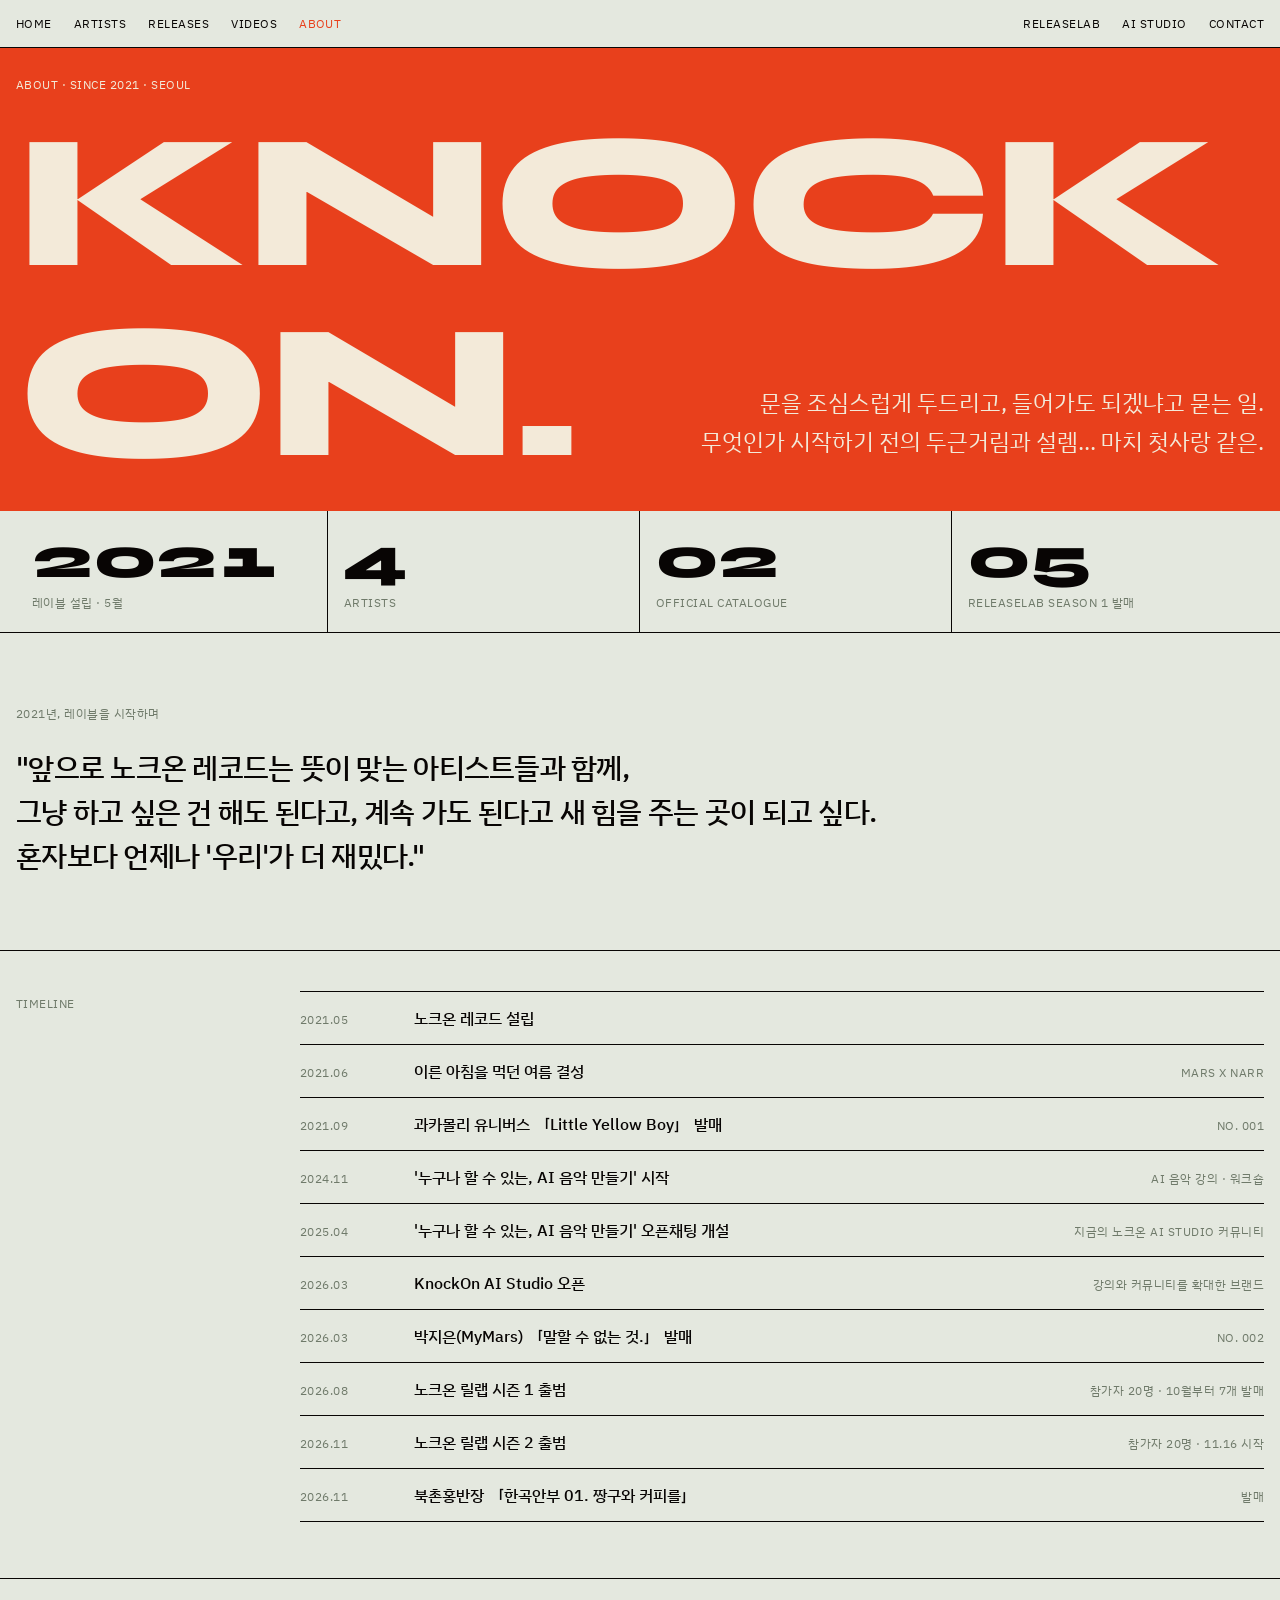
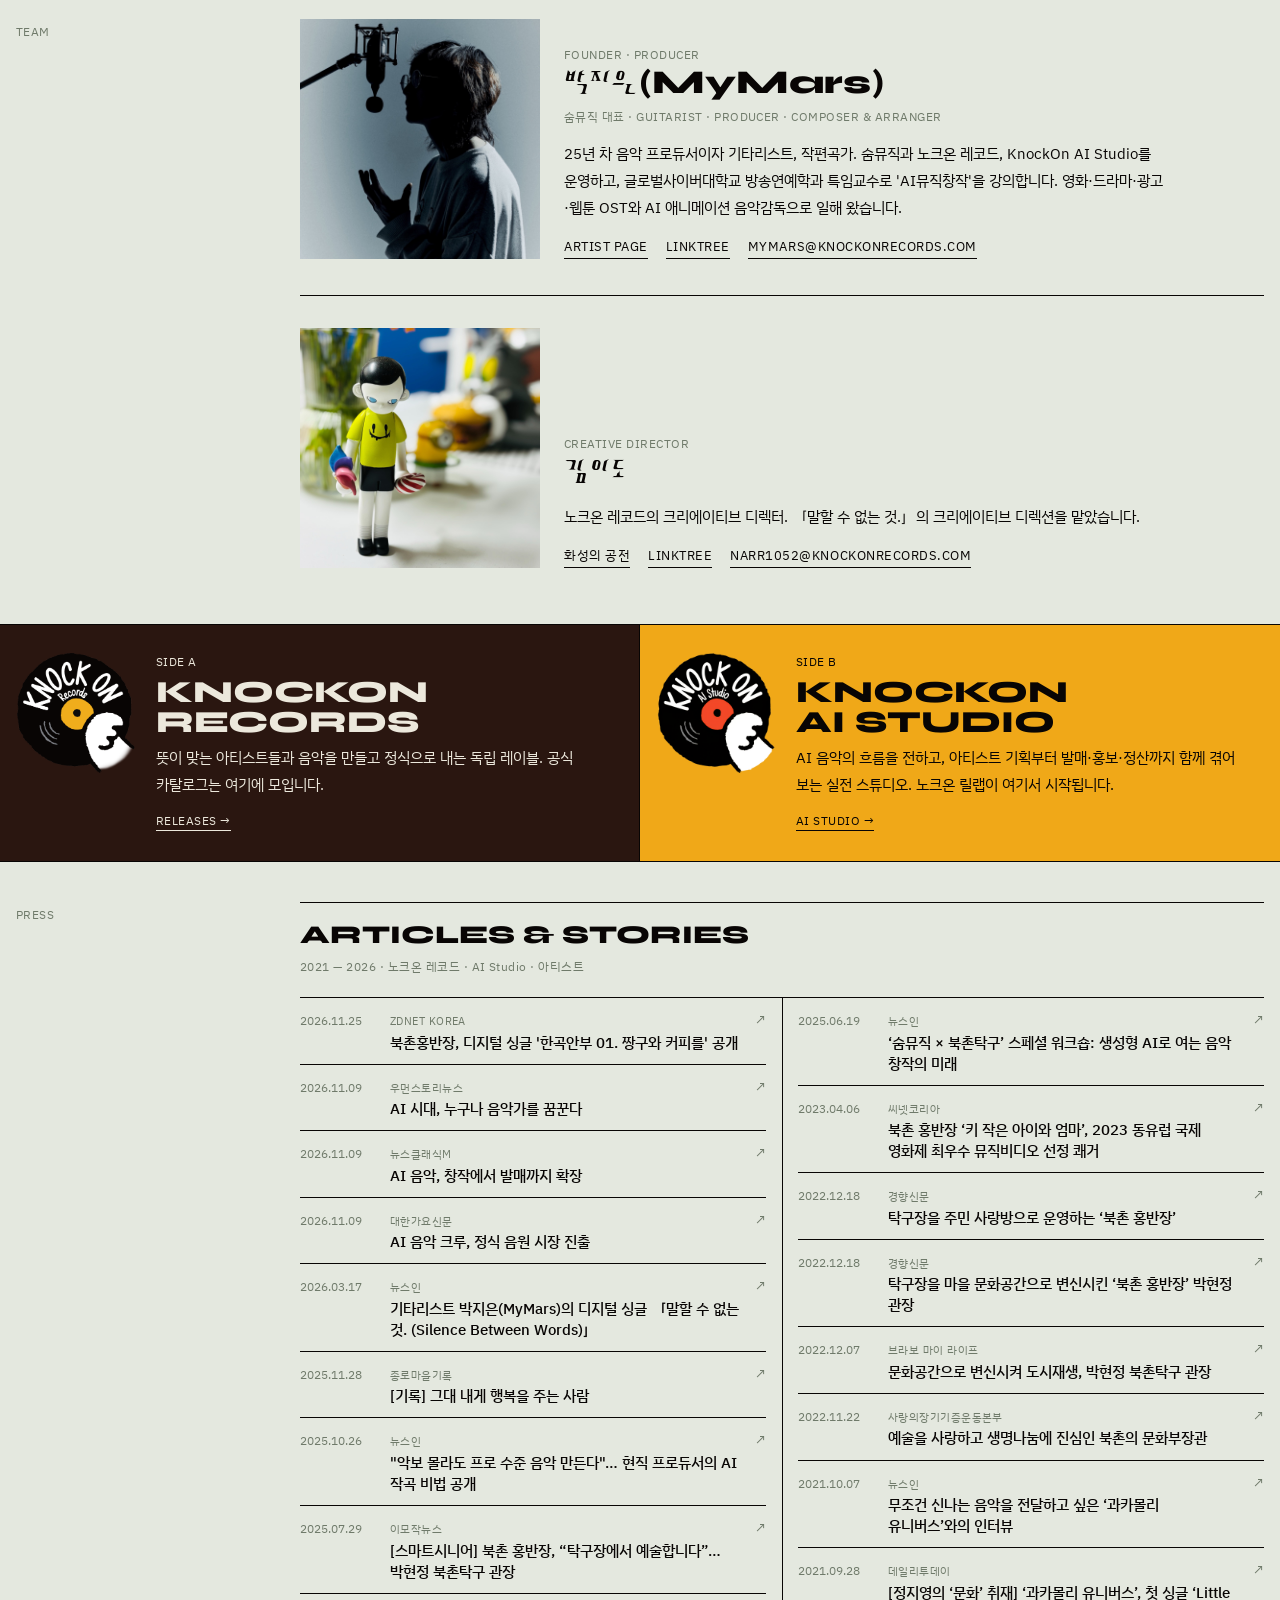
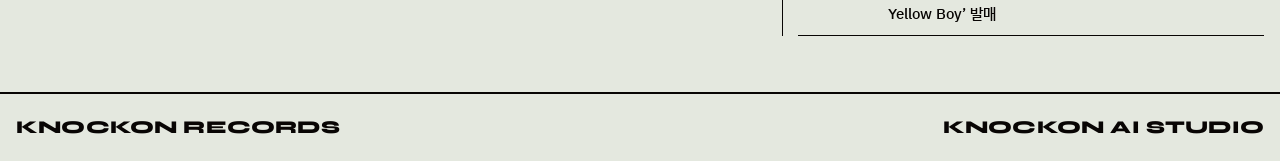
==== commit 693c5237: "v1.22.8" ====
--- a/about.html
+++ b/about.html
@@ -20,7 +20,7 @@
   <link rel="preconnect" href="https://fonts.googleapis.com">
   <link rel="preconnect" href="https://fonts.gstatic.com" crossorigin>
   <link rel="stylesheet" href="https://fonts.googleapis.com/css2?family=Syne:wght@800&family=IBM+Plex+Sans+KR:wght@400;500;700&display=swap">
-  <link rel="stylesheet" href="style.css?v=1.13.25">
+  <link rel="stylesheet" href="style.css?v=1.22.8">
 </head>
 <body>
 
@@ -71,8 +71,9 @@
         <li><span class="k">2025.04</span><b>'누구나 할 수 있는, AI 음악 만들기' 오픈채팅 개설</b><span class="lab lab-muted">지금의 노크온 AI Studio 커뮤니티</span></li>
         <li><span class="k">2026.03</span><b>KnockOn AI Studio 오픈</b><span class="lab lab-muted">강의와 커뮤니티를 확대한 브랜드</span></li>
         <li><span class="k">2026.03</span><b>박지은(MyMars) 「말할 수 없는 것.」 발매</b><span class="lab lab-muted">No. 002</span></li>
-        <li><span class="k">2026.08</span><b>노크온 릴랩 시즌 1 출범</b><span class="lab lab-muted">참가자 20명 · 10월부터 5개 발매</span></li>
-        <li><span class="k">2026.11</span><b>북촌홍반장 「한곡안부 01. 짱구와 커피를」</b><span class="lab lab-muted">발매 예정</span></li>
+        <li><span class="k">2026.08</span><b>노크온 릴랩 시즌 1 출범</b><span class="lab lab-muted">참가자 20명 · 10월부터 7개 발매</span></li>
+        <li><span class="k">2026.11</span><b>노크온 릴랩 시즌 2 출범</b><span class="lab lab-muted">참가자 20명 · 11.16 시작</span></li>
+        <li><span class="k">2026.11</span><b>북촌홍반장 「한곡안부 01. 짱구와 커피를」</b><span class="lab lab-muted">발매</span></li>
       </ol>
     </div>
   </section>
@@ -124,13 +125,27 @@
   <section class="sec gx">
     <div class="two">
       <p class="lab lab-muted">Press</p>
-      <ul class="ab-press">
-        <li><a href="https://www.newsin.co.kr/news/articleView.html?idxno=130606" target="_blank" rel="noopener"><span class="k">뉴스인 · 2026.03.17</span><b>기타리스트 박지은(MyMars)의 디지털 싱글 「말할 수 없는 것. (Silence Between Words)」</b><span class="k go">기사 보기 ↗</span></a></li>
-        <li><a href="https://www.newsin.co.kr/news/articleView.html?idxno=128230" target="_blank" rel="noopener"><span class="k">뉴스인 · 2025.10.26</span><b>"악보 몰라도 프로 수준 음악 만든다"… 현직 프로듀서의 AI 작곡 비법 공개</b><span class="k go">기사 보기 ↗</span></a></li>
-        <li><a href="https://www.newsin.co.kr/news/articleView.html?idxno=125965" target="_blank" rel="noopener"><span class="k">뉴스인 · 2025.06.19</span><b>‘숨뮤직 × 북촌탁구’ 스페셜 워크숍: 생성형 AI로 여는 음악 창작의 미래</b><span class="k go">기사 보기 ↗</span></a></li>
-        <li><a href="https://www.newsin.co.kr/news/articleView.html?idxno=93363" target="_blank" rel="noopener"><span class="k">뉴스인 · 2021.10.07</span><b>무조건 신나는 음악을 전달하고 싶은 ‘과카몰리 유니버스’와의 인터뷰</b><span class="k go">기사 보기 ↗</span></a></li>
-        <li><a href="https://www.dailytoday.co.kr/news/view.php?idx=55394" target="_blank" rel="noopener"><span class="k">데일리투데이 · 2021.09.28</span><b>[정지영의 ‘문화’ 취재] ‘과카몰리 유니버스’, 첫 싱글 ‘Little Yellow Boy’ 발매</b><span class="k go">기사 보기 ↗</span></a></li>
-      </ul>
+      <div class="presslist">
+        <p class="pl-h"><span>Articles &amp; Stories<br><span class="k">2021 — 2026 · 노크온 레코드 · AI Studio · 아티스트</span></span></p>
+        <ol>
+        <li><a href="https://zdnet.co.kr/view/?no=20261125152532" target="_blank" rel="noopener"><span class="d">2026.11.25</span><span class="o">ZDNet Korea</span><b>북촌홍반장, 디지털 싱글 '한곡안부 01. 짱구와 커피를' 공개</b><span class="go">↗</span></a></li>
+        <li><a href="http://www.woman-story.co.kr/news/articleView.html?idxno=14107" target="_blank" rel="noopener"><span class="d">2026.11.09</span><span class="o">우먼스토리뉴스</span><b>AI 시대, 누구나 음악가를 꿈꾼다</b><span class="go">↗</span></a></li>
+        <li><a href="https://www.classicm.co.kr/news/articleView.html?idxno=7148" target="_blank" rel="noopener"><span class="d">2026.11.09</span><span class="o">뉴스클래식M</span><b>AI 음악, 창작에서 발매까지 확장</b><span class="go">↗</span></a></li>
+        <li><a href="https://xn--o39at6knmh88hoxewy0a.com/View.aspx?No=4302950" target="_blank" rel="noopener"><span class="d">2026.11.09</span><span class="o">대한가요신문</span><b>AI 음악 크루, 정식 음원 시장 진출</b><span class="go">↗</span></a></li>
+        <li><a href="https://www.newsin.co.kr/news/articleView.html?idxno=130606" target="_blank" rel="noopener"><span class="d">2026.03.17</span><span class="o">뉴스인</span><b>기타리스트 박지은(MyMars)의 디지털 싱글 「말할 수 없는 것. (Silence Between Words)」</b><span class="go">↗</span></a></li>
+        <li><a href="https://jongnomaja.kr/writing/?bmode=view&amp;idx=168806224&amp;t=board" target="_blank" rel="noopener"><span class="d">2025.11.28</span><span class="o">종로마을기록</span><b>[기록] 그대 내게 행복을 주는 사람</b><span class="go">↗</span></a></li>
+        <li><a href="https://www.newsin.co.kr/news/articleView.html?idxno=128230" target="_blank" rel="noopener"><span class="d">2025.10.26</span><span class="o">뉴스인</span><b>"악보 몰라도 프로 수준 음악 만든다"… 현직 프로듀서의 AI 작곡 비법 공개</b><span class="go">↗</span></a></li>
+        <li><a href="https://www.emozak.co.kr/news/articleView.html?idxno=12982" target="_blank" rel="noopener"><span class="d">2025.07.29</span><span class="o">이모작뉴스</span><b>[스마트시니어] 북촌 홍반장, “탁구장에서 예술합니다”…박현정 북촌탁구 관장</b><span class="go">↗</span></a></li>
+        <li><a href="https://www.newsin.co.kr/news/articleView.html?idxno=125965" target="_blank" rel="noopener"><span class="d">2025.06.19</span><span class="o">뉴스인</span><b>‘숨뮤직 × 북촌탁구’ 스페셜 워크숍: 생성형 AI로 여는 음악 창작의 미래</b><span class="go">↗</span></a></li>
+        <li><a href="https://www.cnet.co.kr/view/?no=20230406161227" target="_blank" rel="noopener"><span class="d">2023.04.06</span><span class="o">씨넷코리아</span><b>북촌 홍반장 ‘키 작은 아이와 엄마’, 2023 동유럽 국제 영화제 최우수 뮤직비디오 선정 쾌거</b><span class="go">↗</span></a></li>
+        <li><a href="https://www.khan.co.kr/article/202212182152005" target="_blank" rel="noopener"><span class="d">2022.12.18</span><span class="o">경향신문</span><b>탁구장을 주민 사랑방으로 운영하는 ‘북촌 홍반장’</b><span class="go">↗</span></a></li>
+        <li><a href="https://www.khan.co.kr/article/202212181619001" target="_blank" rel="noopener"><span class="d">2022.12.18</span><span class="o">경향신문</span><b>탁구장을 마을 문화공간으로 변신시킨 ‘북촌 홍반장’ 박현정 관장</b><span class="go">↗</span></a></li>
+        <li><a href="https://bravo.etoday.co.kr/view/atc_view/14194" target="_blank" rel="noopener"><span class="d">2022.12.07</span><span class="o">브라보 마이 라이프</span><b>문화공간으로 변신시켜 도시재생, 박현정 북촌탁구 관장</b><span class="go">↗</span></a></li>
+        <li><a href="https://www.donor.or.kr/mo/commu/boardview.asp?bbsidx=26393&amp;bcfidx=1002" target="_blank" rel="noopener"><span class="d">2022.11.22</span><span class="o">사랑의장기기증운동본부</span><b>예술을 사랑하고 생명나눔에 진심인 북촌의 문화부장관</b><span class="go">↗</span></a></li>
+        <li><a href="https://www.newsin.co.kr/news/articleView.html?idxno=93363" target="_blank" rel="noopener"><span class="d">2021.10.07</span><span class="o">뉴스인</span><b>무조건 신나는 음악을 전달하고 싶은 ‘과카몰리 유니버스’와의 인터뷰</b><span class="go">↗</span></a></li>
+        <li><a href="https://www.dailytoday.co.kr/news/view.php?idx=55394" target="_blank" rel="noopener"><span class="d">2021.09.28</span><span class="o">데일리투데이</span><b>[정지영의 ‘문화’ 취재] ‘과카몰리 유니버스’, 첫 싱글 ‘Little Yellow Boy’ 발매</b><span class="go">↗</span></a></li>
+        </ol>
+      </div>
     </div>
   </section>
 
@@ -141,6 +156,6 @@
   <a class="name" href="studio.html">KnockOn AI Studio</a>
 </footer>
 
-<script src="copy.js?v=1.13.25" defer></script>
+<script src="copy.js?v=1.22.8" defer></script>
 </body>
 </html>
--- a/style.css
+++ b/style.css
@@ -541,3 +541,38 @@
 
 .dbr { display: none; }
 @media (min-width: 1400px) { .dbr { display: inline; } }
+
+
+.teaser { margin: 22px 0 6px; max-width: 280px; }
+.teaser .sframe { position: relative; aspect-ratio: 9 / 16; background: #111; overflow: hidden; }
+.teaser .sframe iframe { position: absolute; inset: 0; width: 100%; height: 100%; border: 0; }
+.teaser .lab { margin-top: 8px; }
+
+
+.st-items li { position: relative; transition: background-color .15s; }
+.st-items li .st-go a:first-child::after { content: ""; position: absolute; inset: 0; }
+.st-items li .st-go a:not(:first-child) { position: relative; z-index: 1; }
+.st-items li:hover { background: rgba(0,0,0,.035); }
+.st-items li:hover .st-go a:first-child { color: var(--red); }
+
+
+.mv { margin: 22px 0 6px; max-width: 640px; }
+.mv .mframe { position: relative; aspect-ratio: 16 / 9; background: #111; overflow: hidden; }
+.mv .mframe iframe { position: absolute; inset: 0; width: 100%; height: 100%; border: 0; }
+.mv .lab { margin-top: 8px; }
+
+
+.presslist { border-top: 1px solid var(--fg); }
+.presslist .pl-h { padding: 18px 0 20px; border-bottom: 1px solid var(--fg); }
+.presslist .pl-h > span { font-family: var(--f-display); font-weight: 800; font-size: clamp(18px, 2vw, 28px); line-height: 1.1; text-transform: uppercase; }
+.presslist .pl-h .k { font-family: var(--f-body); font-weight: 400; font-size: 12px; letter-spacing: .04em; color: var(--muted); text-transform: none; }
+.presslist ol { list-style: none; margin: 0; padding: 0; columns: 2; column-gap: 32px; column-rule: 1px solid var(--line); }
+.presslist li { break-inside: avoid; border-bottom: 1px solid var(--line); }
+.presslist li a { display: grid; grid-template-columns: 78px minmax(0, 1fr) auto; gap: 2px 12px; padding: 11px 0; color: var(--fg); align-items: baseline; }
+.presslist .d { grid-row: 1 / 3; font-size: 12px; color: var(--muted); font-variant-numeric: tabular-nums; }
+.presslist .o { font-size: 11px; text-transform: uppercase; letter-spacing: .04em; color: var(--muted); }
+.presslist b { grid-column: 2; font-weight: 500; font-size: 14.5px; line-height: 1.45; }
+.presslist .go { grid-column: 3; grid-row: 1 / 3; color: var(--muted); }
+.presslist li a:hover b, .presslist li a:hover .go { color: var(--red); }
+@media (max-width: 1100px) { .presslist ol { columns: 1; } }
+@media (max-width: 500px) { .presslist li a { grid-template-columns: 1fr auto; } .presslist .d { grid-row: auto; grid-column: 1; } .presslist .o { grid-column: 1; } .presslist b { grid-column: 1; } .presslist .go { grid-row: 1 / 4; grid-column: 2; } }
